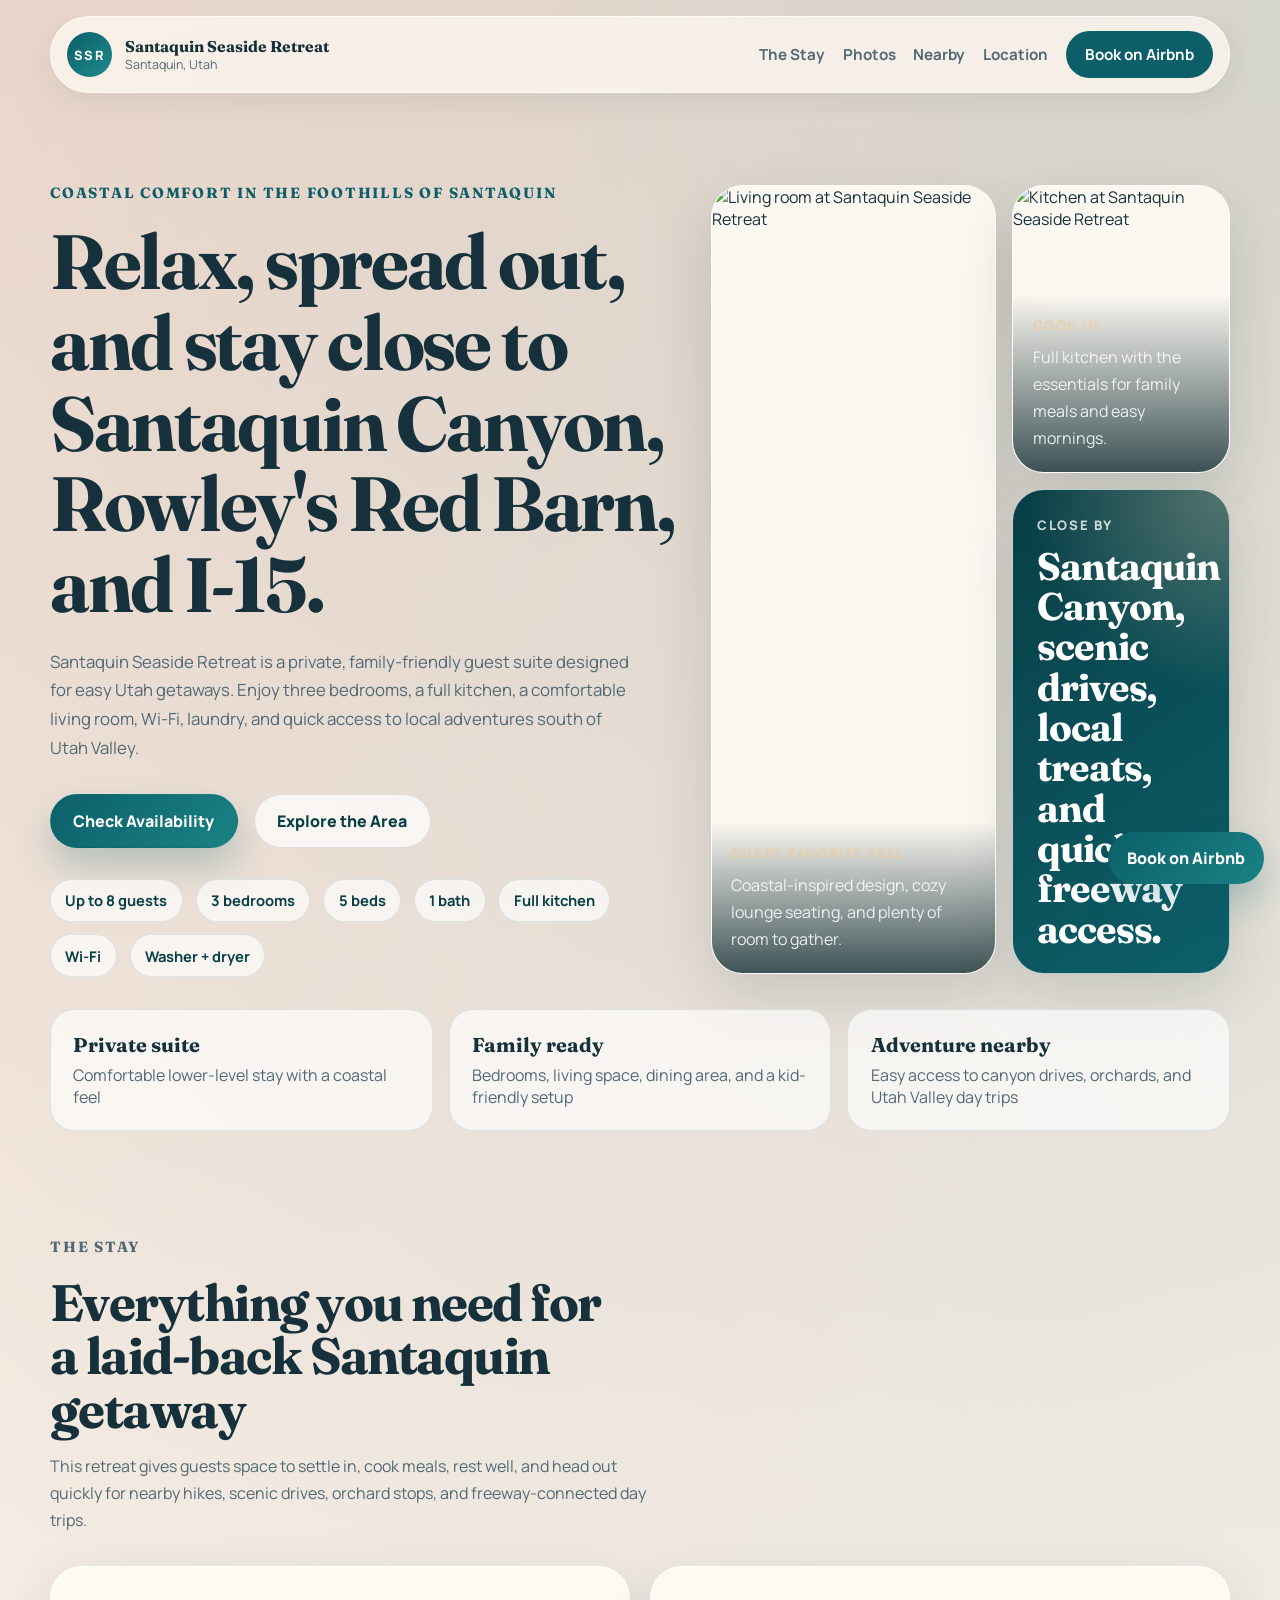
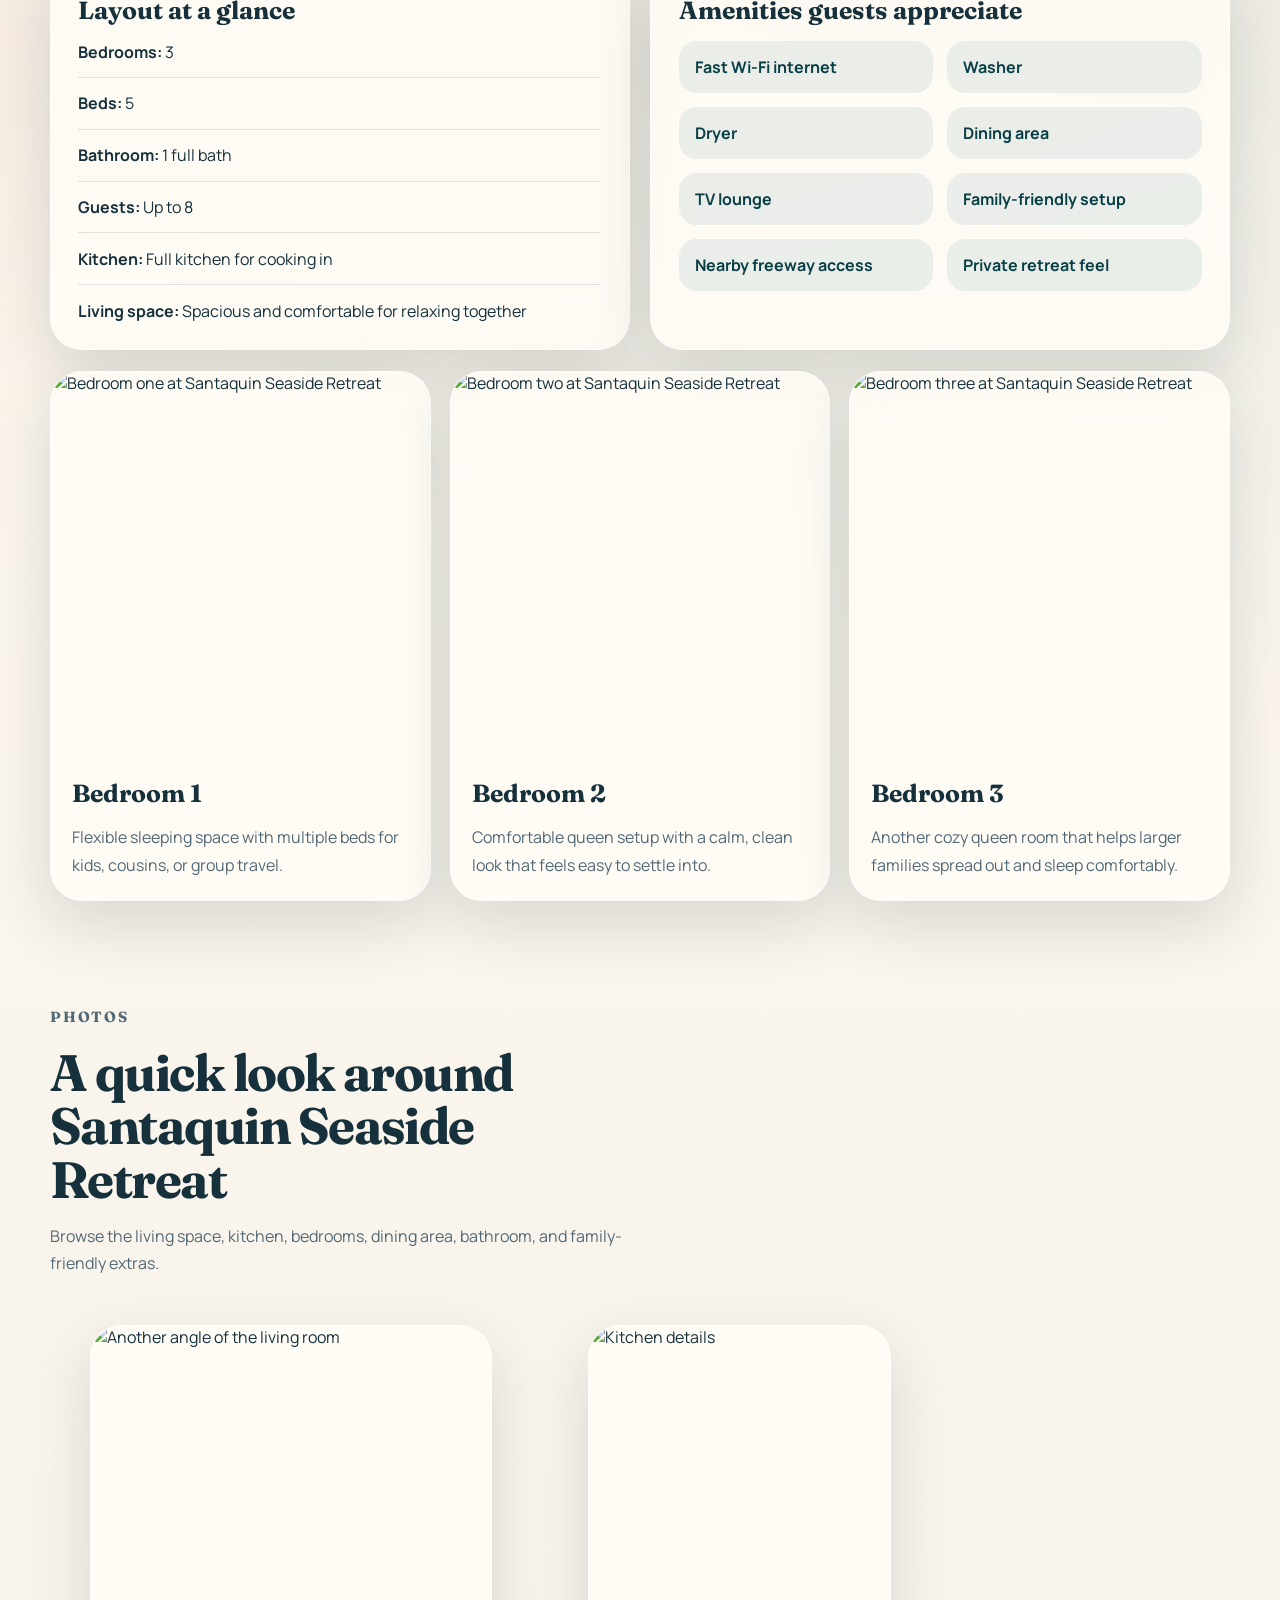
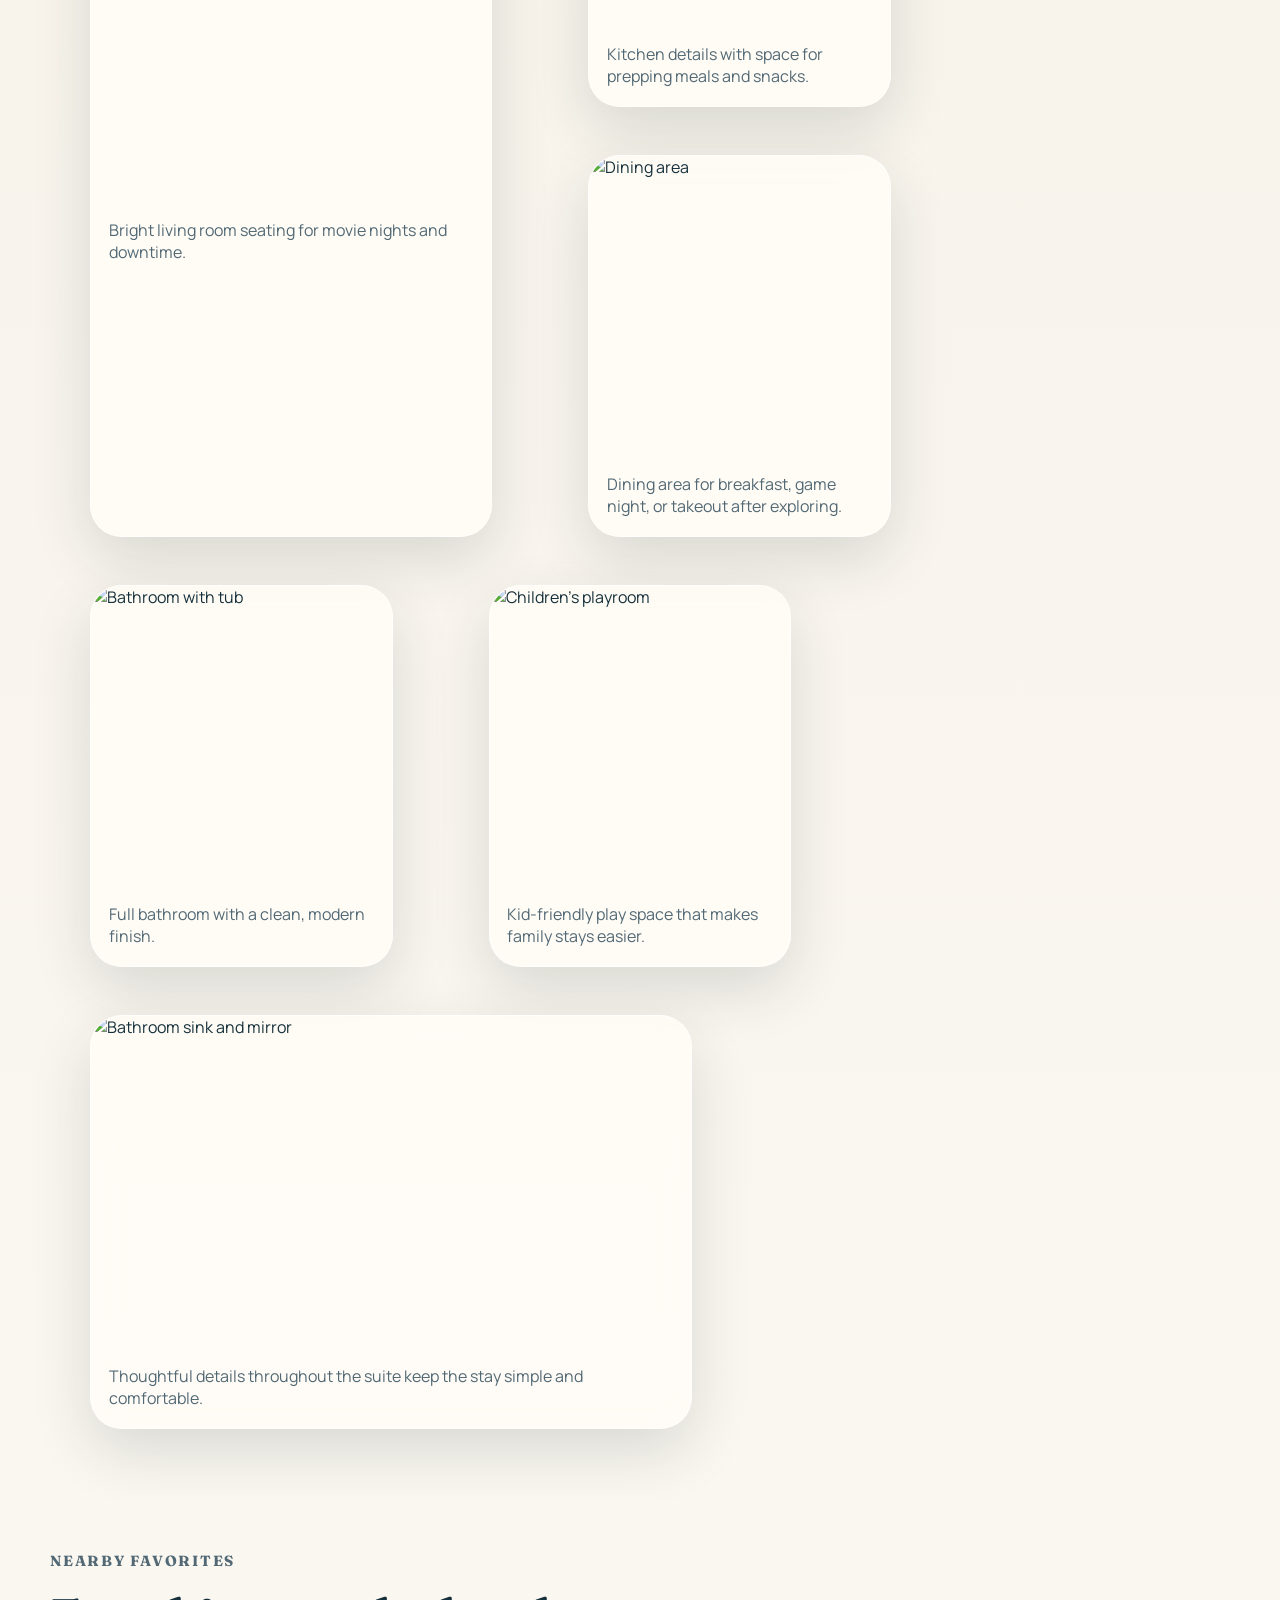
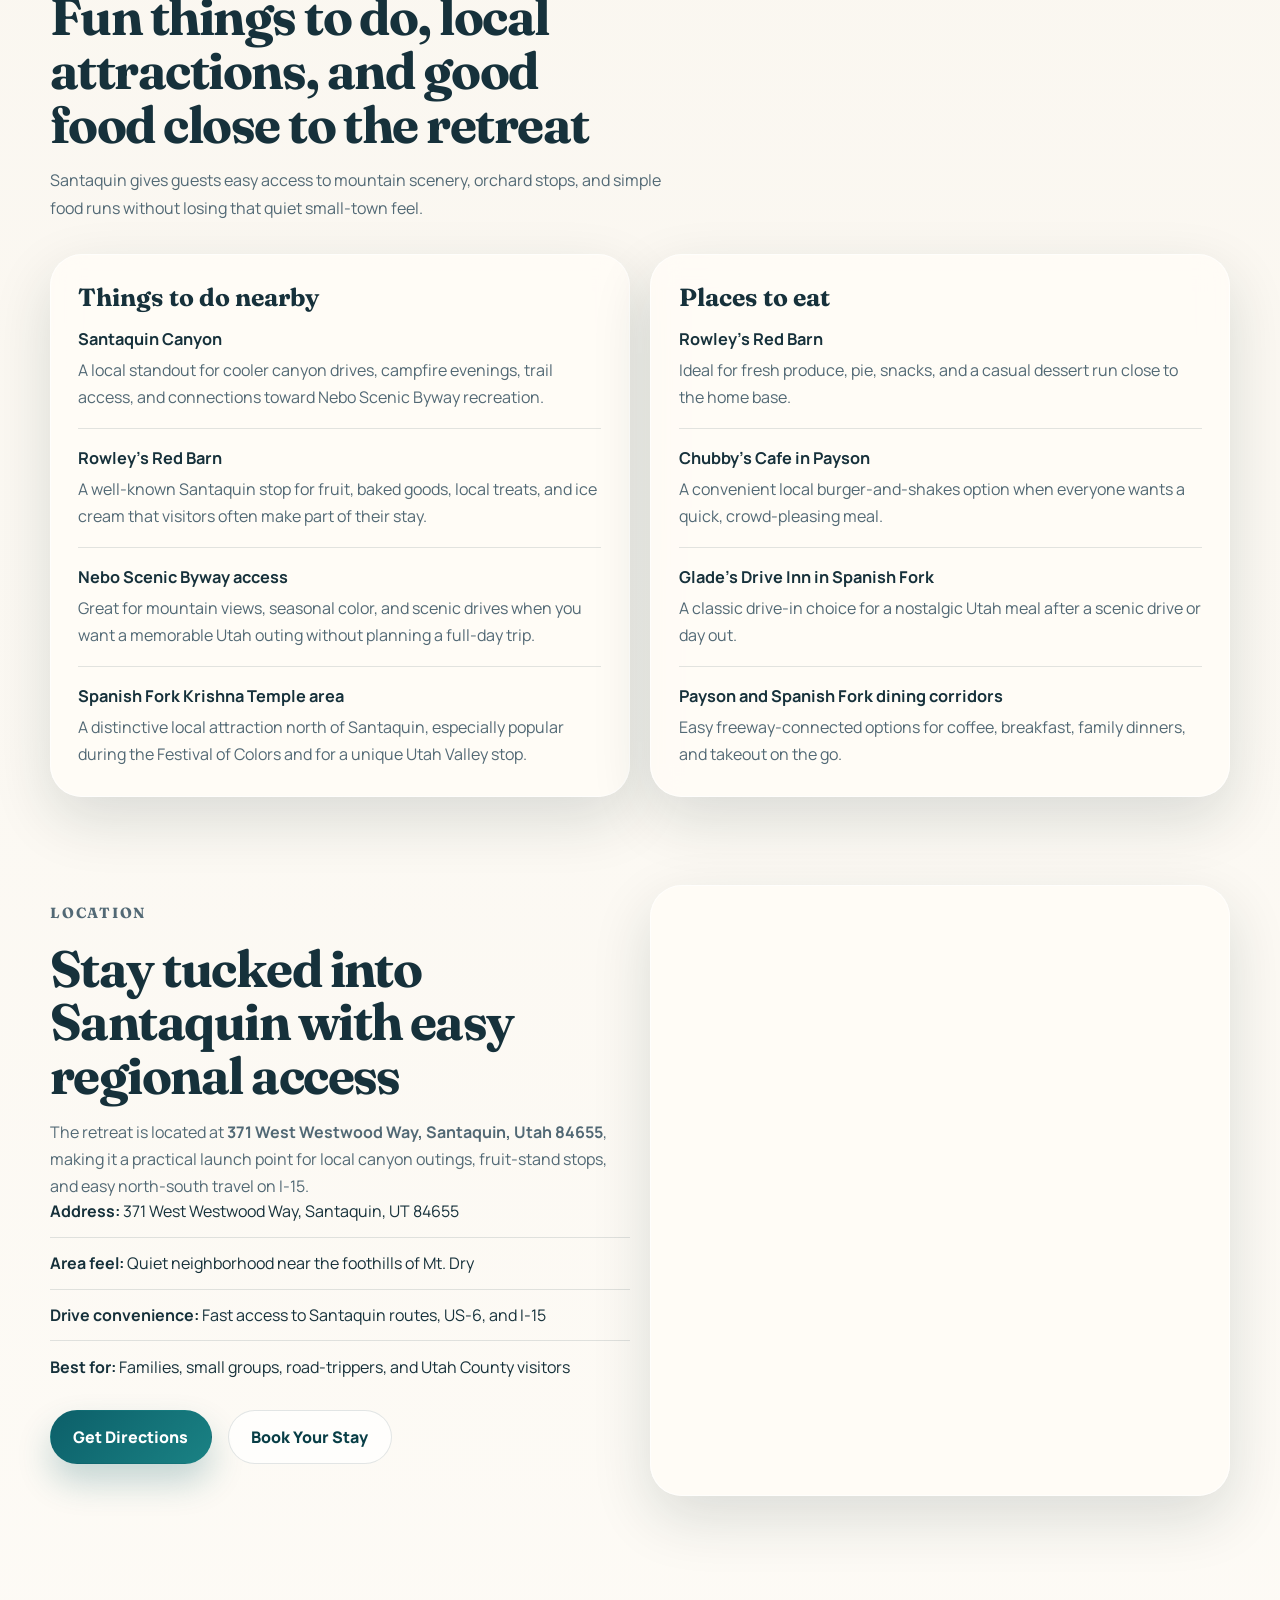
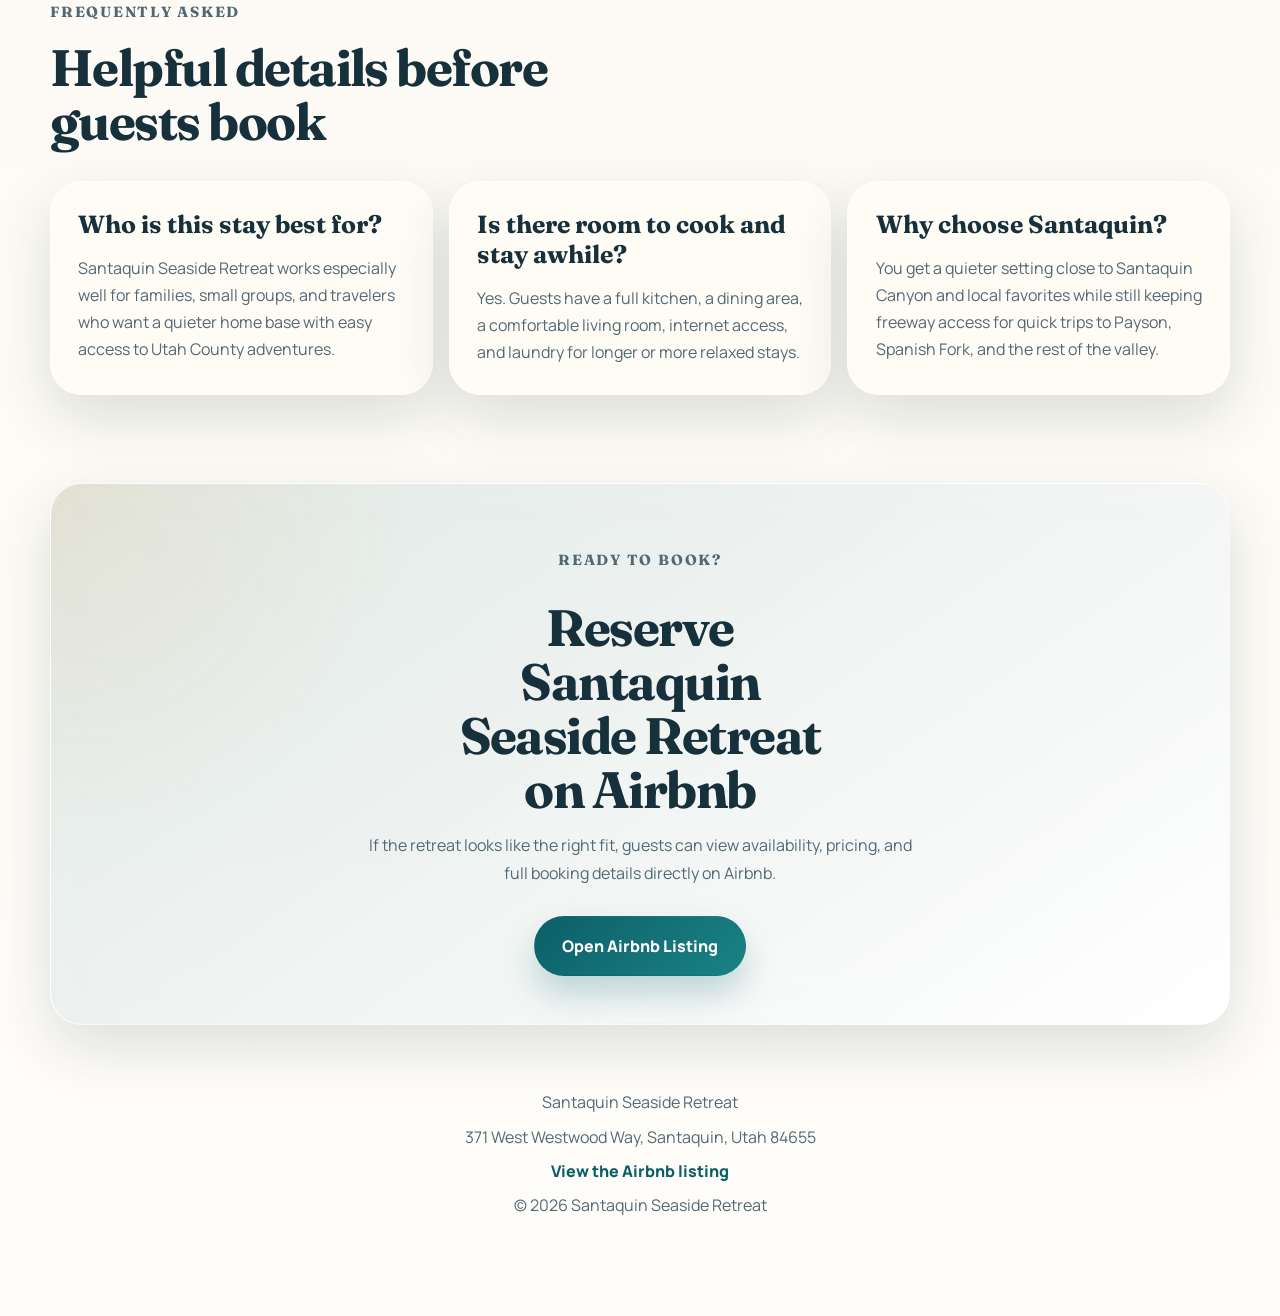
==== index.html @ 46ef1ff8 "pushing code." ====
<!DOCTYPE html>
<html lang="en">
  <head>
    <meta charset="UTF-8" />
    <meta name="viewport" content="width=device-width, initial-scale=1.0" />
    <title>Santaquin Seaside Retreat | 3 Bedroom Airbnb in Santaquin, Utah</title>
    <meta
      name="description"
      content="Stay at Santaquin Seaside Retreat, a family-friendly 3 bedroom Airbnb in Santaquin, Utah with a full kitchen, Wi-Fi, washer and dryer, and easy access to Santaquin Canyon, Rowley's Red Barn, and I-15."
    />
    <meta
      name="keywords"
      content="Santaquin Airbnb, Santaquin Seaside Retreat, Utah vacation rental, 3 bedroom Airbnb Santaquin, Santaquin Canyon lodging, Rowley's Red Barn stay"
    />
    <meta name="theme-color" content="#0c5f69" />
    <meta property="og:type" content="website" />
    <meta property="og:title" content="Santaquin Seaside Retreat" />
    <meta
      property="og:description"
      content="A coastal-inspired 3 bedroom stay in Santaquin, Utah with room for 8 guests, a full kitchen, fast Wi-Fi, and quick access to local favorites."
    />
    <meta
      property="og:image"
      content="https://a0.muscache.com/im/pictures/hosting/Hosting-1642124847246772751/original/e439a7d7-2acd-4b56-8fd6-9f4296b97c8b.jpeg?im_w=1200"
    />
    <meta name="twitter:card" content="summary_large_image" />
    <meta name="twitter:title" content="Santaquin Seaside Retreat" />
    <meta
      name="twitter:description"
      content="Family-friendly Santaquin stay with 3 bedrooms, 5 beds, a full kitchen, and nearby canyon adventures."
    />
    <meta
      name="twitter:image"
      content="https://a0.muscache.com/im/pictures/hosting/Hosting-1642124847246772751/original/e439a7d7-2acd-4b56-8fd6-9f4296b97c8b.jpeg?im_w=1200"
    />
    <link rel="preconnect" href="https://fonts.googleapis.com" />
    <link rel="preconnect" href="https://fonts.gstatic.com" crossorigin />
    <link
      href="https://fonts.googleapis.com/css2?family=Fraunces:opsz,wght@9..144,500;9..144,700&family=Manrope:wght@400;500;600;700;800&display=swap"
      rel="stylesheet"
    />
    <link rel="stylesheet" href="styles.css" />
    <script type="application/ld+json">
      {
        "@context": "https://schema.org",
        "@type": "LodgingBusiness",
        "name": "Santaquin Seaside Retreat",
        "description": "A coastal-inspired private guest suite in Santaquin, Utah with 3 bedrooms, 5 beds, 1 bath, a full kitchen, Wi-Fi, washer and dryer, and easy access to Santaquin Canyon and I-15.",
        "image": [
          "https://a0.muscache.com/im/pictures/hosting/Hosting-1642124847246772751/original/e439a7d7-2acd-4b56-8fd6-9f4296b97c8b.jpeg",
          "https://a0.muscache.com/im/pictures/hosting/Hosting-1642124847246772751/original/5b9d5c09-e978-45cc-acb2-bda960b06d03.jpeg",
          "https://a0.muscache.com/im/pictures/hosting/Hosting-1642124847246772751/original/d135806c-35ed-42f5-9422-0306c9946a00.jpeg"
        ],
        "url": "https://www.airbnb.com/rooms/1642124847246772751",
        "sameAs": ["https://www.airbnb.com/rooms/1642124847246772751"],
        "address": {
          "@type": "PostalAddress",
          "streetAddress": "371 West Westwood Way",
          "addressLocality": "Santaquin",
          "addressRegion": "UT",
          "postalCode": "84655",
          "addressCountry": "US"
        },
        "geo": {
          "@type": "GeoCoordinates",
          "latitude": 39.9547,
          "longitude": -111.7933
        },
        "occupancy": {
          "@type": "QuantitativeValue",
          "maxValue": 8
        },
        "amenityFeature": [
          { "@type": "LocationFeatureSpecification", "name": "3 bedrooms", "value": true },
          { "@type": "LocationFeatureSpecification", "name": "5 beds", "value": true },
          { "@type": "LocationFeatureSpecification", "name": "1 bathroom", "value": true },
          { "@type": "LocationFeatureSpecification", "name": "Full kitchen", "value": true },
          { "@type": "LocationFeatureSpecification", "name": "Wi-Fi internet", "value": true },
          { "@type": "LocationFeatureSpecification", "name": "Washer and dryer", "value": true }
        ]
      }
    </script>
    <script type="application/ld+json">
      {
        "@context": "https://schema.org",
        "@type": "FAQPage",
        "mainEntity": [
          {
            "@type": "Question",
            "name": "How many guests can Santaquin Seaside Retreat host?",
            "acceptedAnswer": {
              "@type": "Answer",
              "text": "The retreat is set up for up to 8 guests with 3 bedrooms, 5 beds, and 1 full bathroom."
            }
          },
          {
            "@type": "Question",
            "name": "What amenities are included?",
            "acceptedAnswer": {
              "@type": "Answer",
              "text": "Guests have access to a full kitchen, living area, Wi-Fi internet, washer and dryer, and a family-friendly private suite layout."
            }
          },
          {
            "@type": "Question",
            "name": "What is nearby?",
            "acceptedAnswer": {
              "@type": "Answer",
              "text": "The stay is close to Santaquin Canyon, Rowley's Red Barn, Nebo Scenic Byway access, and convenient routes to Payson and Spanish Fork dining."
            }
          }
        ]
      }
    </script>
  </head>
  <body>
    <div class="site-shell">
      <header class="topbar">
        <a class="brand" href="#top" aria-label="Santaquin Seaside Retreat home">
          <span class="brand-mark">SSR</span>
          <span class="brand-text">
            <strong>Santaquin Seaside Retreat</strong>
            <small>Santaquin, Utah</small>
          </span>
        </a>
        <button class="menu-toggle" type="button" aria-expanded="false" aria-controls="site-nav">Menu</button>
        <nav class="nav" id="site-nav" aria-label="Primary navigation">
          <a href="#stay">The Stay</a>
          <a href="#gallery">Photos</a>
          <a href="#nearby">Nearby</a>
          <a href="#location">Location</a>
          <a class="nav-cta" href="https://www.airbnb.com/rooms/1642124847246772751" target="_blank" rel="noreferrer">Book on Airbnb</a>
        </nav>
      </header>

      <main id="top">
        <section class="hero section">
          <div class="hero-copy reveal">
            <p class="eyebrow">Coastal comfort in the foothills of Santaquin</p>
            <h1>Relax, spread out, and stay close to Santaquin Canyon, Rowley's Red Barn, and I-15.</h1>
            <p class="hero-text">
              Santaquin Seaside Retreat is a private, family-friendly guest suite designed for easy Utah getaways.
              Enjoy three bedrooms, a full kitchen, a comfortable living room, Wi-Fi, laundry, and quick access to local
              adventures south of Utah Valley.
            </p>
            <div class="hero-actions">
              <a class="button button-primary" href="https://www.airbnb.com/rooms/1642124847246772751" target="_blank" rel="noreferrer">Check Availability</a>
              <a class="button button-secondary" href="#nearby">Explore the Area</a>
            </div>
            <ul class="feature-chips" aria-label="Stay highlights">
              <li>Up to 8 guests</li>
              <li>3 bedrooms</li>
              <li>5 beds</li>
              <li>1 bath</li>
              <li>Full kitchen</li>
              <li>Wi-Fi</li>
              <li>Washer + dryer</li>
            </ul>
          </div>

          <div class="hero-media reveal">
            <article class="hero-card hero-card-main">
              <img
                src="https://a0.muscache.com/im/pictures/hosting/Hosting-1642124847246772751/original/e439a7d7-2acd-4b56-8fd6-9f4296b97c8b.jpeg?im_w=1200"
                alt="Living room at Santaquin Seaside Retreat"
                loading="eager"
              />
              <div class="hero-card-content">
                <span class="label">Guest favorite feel</span>
                <p>Coastal-inspired design, cozy lounge seating, and plenty of room to gather.</p>
              </div>
            </article>

            <div class="hero-stack">
              <article class="hero-card">
                <img
                  src="https://a0.muscache.com/im/pictures/hosting/Hosting-1642124847246772751/original/5b9d5c09-e978-45cc-acb2-bda960b06d03.jpeg?im_w=1200"
                  alt="Kitchen at Santaquin Seaside Retreat"
                  loading="lazy"
                />
                <div class="hero-card-content">
                  <span class="label">Cook in</span>
                  <p>Full kitchen with the essentials for family meals and easy mornings.</p>
                </div>
              </article>
              <article class="hero-card accent-card">
                <p class="label">Close by</p>
                <h2>Santaquin Canyon, scenic drives, local treats, and quick freeway access.</h2>
              </article>
            </div>
          </div>
        </section>

        <section class="stats-band reveal" aria-label="Quick facts">
          <div>
            <strong>Private suite</strong>
            <span>Comfortable lower-level stay with a coastal feel</span>
          </div>
          <div>
            <strong>Family ready</strong>
            <span>Bedrooms, living space, dining area, and a kid-friendly setup</span>
          </div>
          <div>
            <strong>Adventure nearby</strong>
            <span>Easy access to canyon drives, orchards, and Utah Valley day trips</span>
          </div>
        </section>

        <section class="section" id="stay">
          <div class="section-heading reveal">
            <p class="eyebrow">The stay</p>
            <h2>Everything you need for a laid-back Santaquin getaway</h2>
            <p>
              This retreat gives guests space to settle in, cook meals, rest well, and head out quickly for nearby
              hikes, scenic drives, orchard stops, and freeway-connected day trips.
            </p>
          </div>

          <div class="grid-two">
            <article class="panel reveal">
              <h3>Layout at a glance</h3>
              <ul class="detail-list">
                <li><strong>Bedrooms:</strong> 3</li>
                <li><strong>Beds:</strong> 5</li>
                <li><strong>Bathroom:</strong> 1 full bath</li>
                <li><strong>Guests:</strong> Up to 8</li>
                <li><strong>Kitchen:</strong> Full kitchen for cooking in</li>
                <li><strong>Living space:</strong> Spacious and comfortable for relaxing together</li>
              </ul>
            </article>

            <article class="panel reveal">
              <h3>Amenities guests appreciate</h3>
              <div class="amenity-grid">
                <span>Fast Wi-Fi internet</span>
                <span>Washer</span>
                <span>Dryer</span>
                <span>Dining area</span>
                <span>TV lounge</span>
                <span>Family-friendly setup</span>
                <span>Nearby freeway access</span>
                <span>Private retreat feel</span>
              </div>
            </article>
          </div>

          <div class="room-grid">
            <article class="room-card reveal">
              <img
                src="https://a0.muscache.com/im/pictures/hosting/Hosting-1642124847246772751/original/d135806c-35ed-42f5-9422-0306c9946a00.jpeg?im_w=1200"
                alt="Bedroom one at Santaquin Seaside Retreat"
                loading="lazy"
              />
              <div>
                <h3>Bedroom 1</h3>
                <p>Flexible sleeping space with multiple beds for kids, cousins, or group travel.</p>
              </div>
            </article>
            <article class="room-card reveal">
              <img
                src="https://a0.muscache.com/im/pictures/hosting/Hosting-1642124847246772751/original/7fb96ff5-f3a4-44de-aa69-1314714f3c80.jpeg?im_w=1200"
                alt="Bedroom two at Santaquin Seaside Retreat"
                loading="lazy"
              />
              <div>
                <h3>Bedroom 2</h3>
                <p>Comfortable queen setup with a calm, clean look that feels easy to settle into.</p>
              </div>
            </article>
            <article class="room-card reveal">
              <img
                src="https://a0.muscache.com/im/pictures/hosting/Hosting-1642124847246772751/original/58e80bab-1819-4427-a22b-f8d78bb0f75c.jpeg?im_w=1200"
                alt="Bedroom three at Santaquin Seaside Retreat"
                loading="lazy"
              />
              <div>
                <h3>Bedroom 3</h3>
                <p>Another cozy queen room that helps larger families spread out and sleep comfortably.</p>
              </div>
            </article>
          </div>
        </section>

        <section class="section gallery-section" id="gallery">
          <div class="section-heading reveal">
            <p class="eyebrow">Photos</p>
            <h2>A quick look around Santaquin Seaside Retreat</h2>
            <p>Browse the living space, kitchen, bedrooms, dining area, bathroom, and family-friendly extras.</p>
          </div>

          <div class="gallery">
            <figure class="gallery-item tall reveal">
              <img
                src="https://a0.muscache.com/im/pictures/hosting/Hosting-1642124847246772751/original/da10181d-797e-4eef-b9c5-eec5712867a7.jpeg?im_w=1200"
                alt="Another angle of the living room"
                loading="lazy"
              />
              <figcaption>Bright living room seating for movie nights and downtime.</figcaption>
            </figure>
            <figure class="gallery-item reveal">
              <img
                src="https://a0.muscache.com/im/pictures/hosting/Hosting-1642124847246772751/original/4b72f880-24d6-44f9-bbaa-4f31556b0d17.jpeg?im_w=1200"
                alt="Kitchen details"
                loading="lazy"
              />
              <figcaption>Kitchen details with space for prepping meals and snacks.</figcaption>
            </figure>
            <figure class="gallery-item reveal">
              <img
                src="https://a0.muscache.com/im/pictures/hosting/Hosting-1642124847246772751/original/7d51bca0-914b-4efd-914c-dac78ed435c7.jpeg?im_w=1200"
                alt="Dining area"
                loading="lazy"
              />
              <figcaption>Dining area for breakfast, game night, or takeout after exploring.</figcaption>
            </figure>
            <figure class="gallery-item reveal">
              <img
                src="https://a0.muscache.com/im/pictures/hosting/Hosting-1642124847246772751/original/59bcc43e-846e-40f7-afe3-5176ff6edf92.jpeg?im_w=1200"
                alt="Bathroom with tub"
                loading="lazy"
              />
              <figcaption>Full bathroom with a clean, modern finish.</figcaption>
            </figure>
            <figure class="gallery-item reveal">
              <img
                src="https://a0.muscache.com/im/pictures/hosting/Hosting-1642124847246772751/original/ecba59dc-2a6e-4a77-b06e-ef8c60ab568c.jpeg?im_w=1200"
                alt="Children's playroom"
                loading="lazy"
              />
              <figcaption>Kid-friendly play space that makes family stays easier.</figcaption>
            </figure>
            <figure class="gallery-item wide reveal">
              <img
                src="https://a0.muscache.com/im/pictures/hosting/Hosting-1642124847246772751/original/fff5f538-987e-4cd0-a5a4-8f07e491c971.jpeg?im_w=1200"
                alt="Bathroom sink and mirror"
                loading="lazy"
              />
              <figcaption>Thoughtful details throughout the suite keep the stay simple and comfortable.</figcaption>
            </figure>
          </div>
        </section>

        <section class="section" id="nearby">
          <div class="section-heading reveal">
            <p class="eyebrow">Nearby favorites</p>
            <h2>Fun things to do, local attractions, and good food close to the retreat</h2>
            <p>
              Santaquin gives guests easy access to mountain scenery, orchard stops, and simple food runs without losing
              that quiet small-town feel.
            </p>
          </div>

          <div class="grid-two">
            <article class="panel reveal">
              <h3>Things to do nearby</h3>
              <div class="nearby-list">
                <div>
                  <strong>Santaquin Canyon</strong>
                  <p>
                    A local standout for cooler canyon drives, campfire evenings, trail access, and connections toward
                    Nebo Scenic Byway recreation.
                  </p>
                </div>
                <div>
                  <strong>Rowley's Red Barn</strong>
                  <p>
                    A well-known Santaquin stop for fruit, baked goods, local treats, and ice cream that visitors often
                    make part of their stay.
                  </p>
                </div>
                <div>
                  <strong>Nebo Scenic Byway access</strong>
                  <p>
                    Great for mountain views, seasonal color, and scenic drives when you want a memorable Utah outing
                    without planning a full-day trip.
                  </p>
                </div>
                <div>
                  <strong>Spanish Fork Krishna Temple area</strong>
                  <p>
                    A distinctive local attraction north of Santaquin, especially popular during the Festival of Colors
                    and for a unique Utah Valley stop.
                  </p>
                </div>
              </div>
            </article>

            <article class="panel reveal">
              <h3>Places to eat</h3>
              <div class="nearby-list">
                <div>
                  <strong>Rowley's Red Barn</strong>
                  <p>Ideal for fresh produce, pie, snacks, and a casual dessert run close to the home base.</p>
                </div>
                <div>
                  <strong>Chubby's Cafe in Payson</strong>
                  <p>A convenient local burger-and-shakes option when everyone wants a quick, crowd-pleasing meal.</p>
                </div>
                <div>
                  <strong>Glade's Drive Inn in Spanish Fork</strong>
                  <p>A classic drive-in choice for a nostalgic Utah meal after a scenic drive or day out.</p>
                </div>
                <div>
                  <strong>Payson and Spanish Fork dining corridors</strong>
                  <p>Easy freeway-connected options for coffee, breakfast, family dinners, and takeout on the go.</p>
                </div>
              </div>
            </article>
          </div>
        </section>

        <section class="section location-section" id="location">
          <div class="grid-two location-grid">
            <div class="section-heading reveal">
              <p class="eyebrow">Location</p>
              <h2>Stay tucked into Santaquin with easy regional access</h2>
              <p>
                The retreat is located at <strong>371 West Westwood Way, Santaquin, Utah 84655</strong>, making it a
                practical launch point for local canyon outings, fruit-stand stops, and easy north-south travel on I-15.
              </p>
              <ul class="detail-list">
                <li><strong>Address:</strong> 371 West Westwood Way, Santaquin, UT 84655</li>
                <li><strong>Area feel:</strong> Quiet neighborhood near the foothills of Mt. Dry</li>
                <li><strong>Drive convenience:</strong> Fast access to Santaquin routes, US-6, and I-15</li>
                <li><strong>Best for:</strong> Families, small groups, road-trippers, and Utah County visitors</li>
              </ul>

              <div class="hero-actions">
                <a class="button button-primary" href="https://maps.google.com/?q=371+West+Westwood+Way,+Santaquin,+UT+84655" target="_blank" rel="noreferrer">Get Directions</a>
                <a class="button button-secondary" href="https://www.airbnb.com/rooms/1642124847246772751" target="_blank" rel="noreferrer">Book Your Stay</a>
              </div>
            </div>

            <div class="map-card reveal">
              <iframe
                title="Map of Santaquin Seaside Retreat"
                loading="lazy"
                referrerpolicy="no-referrer-when-downgrade"
                src="https://maps.google.com/maps?q=371%20West%20Westwood%20Way%2C%20Santaquin%2C%20UT%2084655&z=13&output=embed"
              ></iframe>
            </div>
          </div>
        </section>

        <section class="section faq-section">
          <div class="section-heading reveal">
            <p class="eyebrow">Frequently asked</p>
            <h2>Helpful details before guests book</h2>
          </div>

          <div class="faq-grid">
            <article class="faq-card reveal">
              <h3>Who is this stay best for?</h3>
              <p>
                Santaquin Seaside Retreat works especially well for families, small groups, and travelers who want a
                quieter home base with easy access to Utah County adventures.
              </p>
            </article>
            <article class="faq-card reveal">
              <h3>Is there room to cook and stay awhile?</h3>
              <p>
                Yes. Guests have a full kitchen, a dining area, a comfortable living room, internet access, and laundry
                for longer or more relaxed stays.
              </p>
            </article>
            <article class="faq-card reveal">
              <h3>Why choose Santaquin?</h3>
              <p>
                You get a quieter setting close to Santaquin Canyon and local favorites while still keeping freeway access
                for quick trips to Payson, Spanish Fork, and the rest of the valley.
              </p>
            </article>
          </div>
        </section>

        <section class="section cta-section reveal">
          <div class="cta-panel">
            <p class="eyebrow">Ready to book?</p>
            <h2>Reserve Santaquin Seaside Retreat on Airbnb</h2>
            <p>
              If the retreat looks like the right fit, guests can view availability, pricing, and full booking details
              directly on Airbnb.
            </p>
            <a class="button button-primary large" href="https://www.airbnb.com/rooms/1642124847246772751" target="_blank" rel="noreferrer">Open Airbnb Listing</a>
          </div>
        </section>
      </main>

      <footer class="footer">
        <p>Santaquin Seaside Retreat</p>
        <p>371 West Westwood Way, Santaquin, Utah 84655</p>
        <p><a href="https://www.airbnb.com/rooms/1642124847246772751" target="_blank" rel="noreferrer">View the Airbnb listing</a></p>
        <p>&copy; <span id="year"></span> Santaquin Seaside Retreat</p>
      </footer>

      <a class="floating-cta" href="https://www.airbnb.com/rooms/1642124847246772751" target="_blank" rel="noreferrer">Book on Airbnb</a>
    </div>

    <script src="script.js"></script>
  </body>
</html>
---- styles.css ----
:root {
  --bg: #f8f4ec;
  --surface: rgba(255, 252, 246, 0.88);
  --ink: #16313b;
  --muted: #526975;
  --line: rgba(22, 49, 59, 0.12);
  --sea: #0c5f69;
  --sea-deep: #083e46;
  --sand: #e7cfaa;
  --shadow: 0 22px 60px rgba(12, 39, 44, 0.14);
  --radius-xl: 32px;
  --radius-lg: 24px;
  --radius-md: 18px;
  --max-width: 1180px;
}

*,
*::before,
*::after {
  box-sizing: border-box;
}

html {
  scroll-behavior: smooth;
}

body {
  margin: 0;
  font-family: "Manrope", sans-serif;
  color: var(--ink);
  background:
    radial-gradient(circle at top left, rgba(230, 132, 100, 0.2), transparent 28%),
    radial-gradient(circle at top right, rgba(12, 95, 105, 0.18), transparent 30%),
    linear-gradient(180deg, #fff7ef 0%, var(--bg) 42%, #fffdf9 100%);
}

img {
  display: block;
  width: 100%;
}

a {
  color: inherit;
  text-decoration: none;
}

p {
  margin: 0;
  line-height: 1.7;
}

.site-shell {
  overflow: clip;
}

.topbar {
  position: sticky;
  top: 0;
  z-index: 20;
  display: flex;
  align-items: center;
  justify-content: space-between;
  gap: 1rem;
  width: min(calc(100% - 2rem), var(--max-width));
  margin: 1rem auto 0;
  padding: 0.9rem 1rem;
  border: 1px solid rgba(255, 255, 255, 0.6);
  border-radius: 999px;
  background: rgba(255, 250, 243, 0.72);
  backdrop-filter: blur(16px);
  box-shadow: 0 8px 30px rgba(18, 38, 43, 0.08);
}

.brand {
  display: inline-flex;
  align-items: center;
  gap: 0.85rem;
}

.brand-mark {
  display: grid;
  place-items: center;
  width: 2.8rem;
  height: 2.8rem;
  border-radius: 50%;
  background: linear-gradient(135deg, var(--sea), #1f8a8c);
  color: #fff;
  font-size: 0.8rem;
  font-weight: 800;
  letter-spacing: 0.1em;
}

.brand-text {
  display: grid;
}

.brand-text strong,
.eyebrow,
h1,
h2,
h3 {
  font-family: "Fraunces", serif;
}

.brand-text strong {
  font-size: 0.98rem;
}

.brand-text small {
  color: var(--muted);
  font-size: 0.78rem;
}

.nav {
  display: flex;
  align-items: center;
  gap: 1.1rem;
}

.nav a {
  color: var(--muted);
  font-size: 0.95rem;
  font-weight: 700;
}

.nav a:hover,
.nav a:focus-visible {
  color: var(--sea-deep);
}

.nav-cta {
  padding: 0.8rem 1.2rem;
  border-radius: 999px;
  background: var(--sea);
  color: #fff !important;
}

.menu-toggle {
  display: none;
  border: 0;
  border-radius: 999px;
  background: rgba(12, 95, 105, 0.12);
  color: var(--sea-deep);
  padding: 0.8rem 1rem;
  font: inherit;
  font-weight: 800;
  cursor: pointer;
}

.section {
  width: min(calc(100% - 2rem), var(--max-width));
  margin: 0 auto;
  padding: 5.5rem 0 0;
}

.hero {
  display: grid;
  grid-template-columns: 1.15fr 0.95fr;
  gap: 2rem;
  min-height: calc(100vh - 7rem);
  align-items: center;
}

.eyebrow {
  margin-bottom: 1rem;
  color: var(--sea);
  font-size: 0.92rem;
  font-weight: 700;
  letter-spacing: 0.12em;
  text-transform: uppercase;
}

h1,
h2 {
  margin: 0;
  line-height: 1.05;
  letter-spacing: -0.03em;
}

h1 {
  font-size: clamp(2.8rem, 6vw, 5.8rem);
  max-width: 14ch;
}

h2 {
  font-size: clamp(2.1rem, 4vw, 3.6rem);
  max-width: 16ch;
}

h3 {
  margin: 0 0 1rem;
  font-size: 1.55rem;
}

.hero-text,
.section-heading p,
.hero-card-content p,
.panel p,
.room-card p,
.faq-card p,
.cta-panel p {
  color: var(--muted);
}

.hero-text {
  max-width: 58ch;
  margin-top: 1.4rem;
  font-size: 1.05rem;
}

.hero-actions {
  display: flex;
  flex-wrap: wrap;
  gap: 1rem;
  margin-top: 2rem;
}

.button {
  display: inline-flex;
  align-items: center;
  justify-content: center;
  min-height: 3.4rem;
  padding: 0.9rem 1.4rem;
  border-radius: 999px;
  border: 1px solid transparent;
  font-weight: 800;
  transition: transform 180ms ease, box-shadow 180ms ease, background 180ms ease;
}

.button:hover,
.button:focus-visible,
.floating-cta:hover,
.floating-cta:focus-visible {
  transform: translateY(-2px);
}

.button-primary,
.floating-cta {
  background: linear-gradient(135deg, var(--sea), #1a8284);
  color: #fff;
  box-shadow: 0 18px 34px rgba(12, 95, 105, 0.24);
}

.button-secondary {
  border-color: var(--line);
  background: rgba(255, 255, 255, 0.7);
  color: var(--sea-deep);
}

.button.large {
  min-height: 3.8rem;
  padding-inline: 1.7rem;
}

.feature-chips {
  display: flex;
  flex-wrap: wrap;
  gap: 0.8rem;
  list-style: none;
  padding: 0;
  margin: 1.9rem 0 0;
}

.feature-chips li {
  padding: 0.65rem 0.9rem;
  border-radius: 999px;
  border: 1px solid rgba(12, 95, 105, 0.12);
  background: rgba(255, 255, 255, 0.66);
  color: var(--sea-deep);
  font-size: 0.92rem;
  font-weight: 700;
}

.hero-media {
  display: grid;
  grid-template-columns: 1.05fr 0.8fr;
  gap: 1rem;
  align-items: stretch;
}

.hero-stack {
  display: grid;
  gap: 1rem;
}

.hero-card,
.panel,
.room-card,
.gallery-item,
.faq-card,
.map-card,
.cta-panel {
  border: 1px solid rgba(255, 255, 255, 0.7);
  background: var(--surface);
  backdrop-filter: blur(14px);
  box-shadow: var(--shadow);
}

.hero-card {
  position: relative;
  overflow: hidden;
  min-height: 18rem;
  border-radius: var(--radius-xl);
}

.hero-card-main {
  min-height: 34rem;
}

.hero-card img {
  height: 100%;
  object-fit: cover;
}

.hero-card-content {
  position: absolute;
  inset: auto 0 0;
  padding: 1.2rem;
  background: linear-gradient(180deg, transparent, rgba(8, 36, 41, 0.78));
  color: #fff;
}

.hero-card-content p {
  color: rgba(255, 255, 255, 0.86);
}

.label {
  display: inline-block;
  margin-bottom: 0.6rem;
  color: var(--sand);
  font-size: 0.82rem;
  font-weight: 800;
  letter-spacing: 0.12em;
  text-transform: uppercase;
}

.accent-card {
  display: flex;
  flex-direction: column;
  justify-content: center;
  padding: 1.5rem;
  background:
    radial-gradient(circle at top right, rgba(231, 207, 170, 0.34), transparent 38%),
    linear-gradient(145deg, var(--sea-deep), var(--sea));
  color: #fff;
}

.accent-card .label {
  color: rgba(255, 255, 255, 0.78);
}

.accent-card h2 {
  max-width: 12ch;
  font-size: clamp(1.9rem, 3vw, 2.6rem);
}

.stats-band {
  width: min(calc(100% - 2rem), var(--max-width));
  margin: 2rem auto 0;
  display: grid;
  grid-template-columns: repeat(3, minmax(0, 1fr));
  gap: 1rem;
}

.stats-band div {
  padding: 1.35rem 1.4rem;
  border: 1px solid rgba(12, 95, 105, 0.12);
  border-radius: var(--radius-lg);
  background: rgba(255, 255, 255, 0.66);
}

.stats-band strong {
  display: block;
  margin-bottom: 0.45rem;
  font-family: "Fraunces", serif;
  font-size: 1.25rem;
}

.stats-band span {
  color: var(--muted);
}

.section-heading {
  margin-bottom: 2rem;
}

.section-heading p {
  max-width: 62ch;
  margin-top: 1rem;
}

.grid-two,
.location-grid {
  display: grid;
  grid-template-columns: repeat(2, minmax(0, 1fr));
  gap: 1.3rem;
}

.panel,
.faq-card,
.cta-panel {
  padding: 1.7rem;
  border-radius: var(--radius-xl);
}

.detail-list {
  list-style: none;
  padding: 0;
  margin: 0;
  display: grid;
  gap: 0.9rem;
}

.detail-list li {
  padding-bottom: 0.9rem;
  border-bottom: 1px solid var(--line);
}

.detail-list li:last-child {
  border-bottom: 0;
  padding-bottom: 0;
}

.amenity-grid {
  display: grid;
  grid-template-columns: repeat(2, minmax(0, 1fr));
  gap: 0.85rem;
}

.amenity-grid span {
  padding: 0.95rem 1rem;
  border-radius: var(--radius-md);
  background: rgba(12, 95, 105, 0.08);
  color: var(--sea-deep);
  font-weight: 700;
}

.room-grid {
  display: grid;
  grid-template-columns: repeat(3, minmax(0, 1fr));
  gap: 1.2rem;
  margin-top: 1.3rem;
}

.room-card {
  overflow: hidden;
  border-radius: var(--radius-xl);
}

.room-card img {
  aspect-ratio: 1 / 1.02;
  object-fit: cover;
}

.room-card div {
  padding: 1.3rem;
}

.gallery {
  display: grid;
  grid-template-columns: repeat(12, minmax(0, 1fr));
  gap: 1rem;
}

.gallery-item {
  overflow: hidden;
  border-radius: var(--radius-xl);
  grid-column: span 4;
}

.gallery-item.tall {
  grid-column: span 5;
  grid-row: span 2;
}

.gallery-item.wide {
  grid-column: span 7;
}

.gallery-item img {
  aspect-ratio: 1 / 1;
  object-fit: cover;
}

.gallery-item.tall img {
  aspect-ratio: 0.84 / 1;
}

.gallery-item.wide img {
  aspect-ratio: 1.8 / 1;
}

.gallery-item figcaption {
  padding: 1rem 1.1rem 1.2rem;
  color: var(--muted);
}

.nearby-list {
  display: grid;
  gap: 1.1rem;
}

.nearby-list div {
  padding-bottom: 1.05rem;
  border-bottom: 1px solid var(--line);
}

.nearby-list div:last-child {
  border-bottom: 0;
  padding-bottom: 0;
}

.nearby-list strong {
  display: inline-block;
  margin-bottom: 0.45rem;
  font-size: 1.02rem;
}

.map-card {
  overflow: hidden;
  border-radius: var(--radius-xl);
  min-height: 30rem;
}

.map-card iframe {
  width: 100%;
  height: 100%;
  min-height: 30rem;
  border: 0;
}

.faq-grid {
  display: grid;
  grid-template-columns: repeat(3, minmax(0, 1fr));
  gap: 1rem;
}

.cta-section {
  padding-bottom: 4rem;
}

.cta-panel {
  text-align: center;
  padding: 3rem 1.5rem;
  background:
    radial-gradient(circle at top left, rgba(231, 207, 170, 0.3), transparent 28%),
    linear-gradient(145deg, rgba(12, 95, 105, 0.12), rgba(255, 255, 255, 0.92));
}

.cta-panel h2 {
  margin-inline: auto;
  max-width: 12ch;
}

.cta-panel p {
  max-width: 56ch;
  margin: 1rem auto 1.8rem;
}

.footer {
  width: min(calc(100% - 2rem), var(--max-width));
  margin: 0 auto;
  padding: 0 0 6rem;
  color: var(--muted);
  text-align: center;
}

.footer p + p {
  margin-top: 0.45rem;
}

.footer a {
  color: var(--sea);
  font-weight: 800;
}

.floating-cta {
  position: fixed;
  right: 1rem;
  bottom: 1rem;
  z-index: 15;
  display: inline-flex;
  padding: 0.95rem 1.2rem;
  border-radius: 999px;
  font-weight: 800;
}

html.js .reveal {
  opacity: 0;
  transform: translateY(18px);
  transition: opacity 600ms ease, transform 600ms ease;
}

html.js .reveal.is-visible {
  opacity: 1;
  transform: translateY(0);
}

@media (prefers-reduced-motion: reduce) {
  html {
    scroll-behavior: auto;
  }

  .button,
  .floating-cta,
  html.js .reveal {
    transition: none;
  }

  html.js .reveal {
    opacity: 1;
    transform: none;
  }
}

@media (max-width: 1080px) {
  .hero,
  .hero-media,
  .grid-two,
  .location-grid,
  .room-grid,
  .faq-grid {
    grid-template-columns: 1fr;
  }

  .hero {
    min-height: auto;
    padding-top: 3.5rem;
  }

  .hero-card-main {
    min-height: 28rem;
  }

  .stats-band {
    grid-template-columns: 1fr;
  }

  .gallery-item,
  .gallery-item.tall,
  .gallery-item.wide {
    grid-column: span 6;
  }
}

@media (max-width: 760px) {
  .topbar {
    margin-top: 0.75rem;
    border-radius: 24px;
    padding: 0.85rem;
  }

  .menu-toggle {
    display: inline-flex;
  }

  .nav {
    position: absolute;
    top: calc(100% + 0.8rem);
    right: 0;
    left: 0;
    display: none;
    flex-direction: column;
    align-items: stretch;
    padding: 1rem;
    border-radius: 24px;
    background: rgba(255, 250, 243, 0.94);
    border: 1px solid rgba(255, 255, 255, 0.8);
    box-shadow: var(--shadow);
  }

  .nav.is-open {
    display: flex;
  }

  .hero-card-main {
    min-height: 22rem;
  }

  .section {
    padding-top: 4.5rem;
  }

  h1 {
    font-size: clamp(2.5rem, 15vw, 4rem);
  }

  h2 {
    font-size: clamp(1.9rem, 9vw, 2.9rem);
  }

  .amenity-grid,
  .faq-grid {
    grid-template-columns: 1fr;
  }

  .gallery {
    grid-template-columns: 1fr;
  }

  .gallery-item,
  .gallery-item.tall,
  .gallery-item.wide {
    grid-column: auto;
  }

  .floating-cta {
    left: 1rem;
    justify-content: center;
    text-align: center;
  }
}
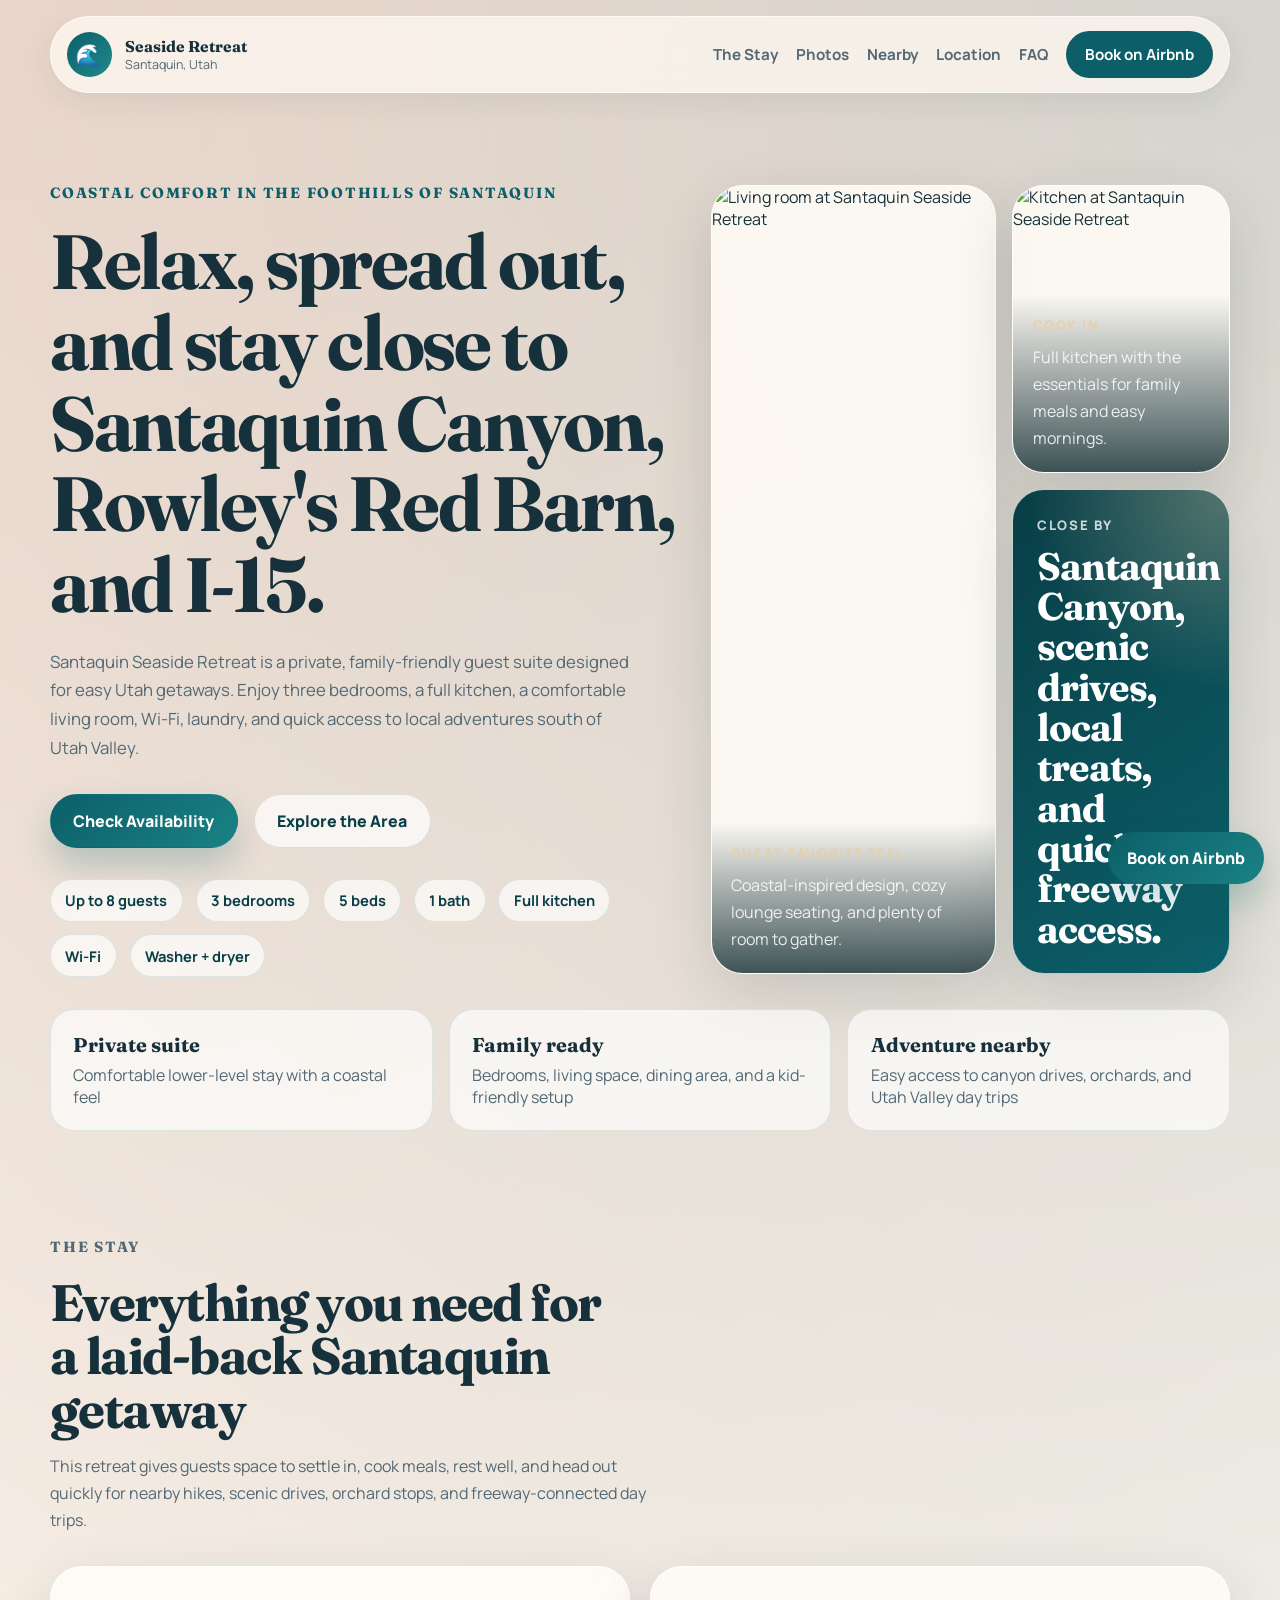
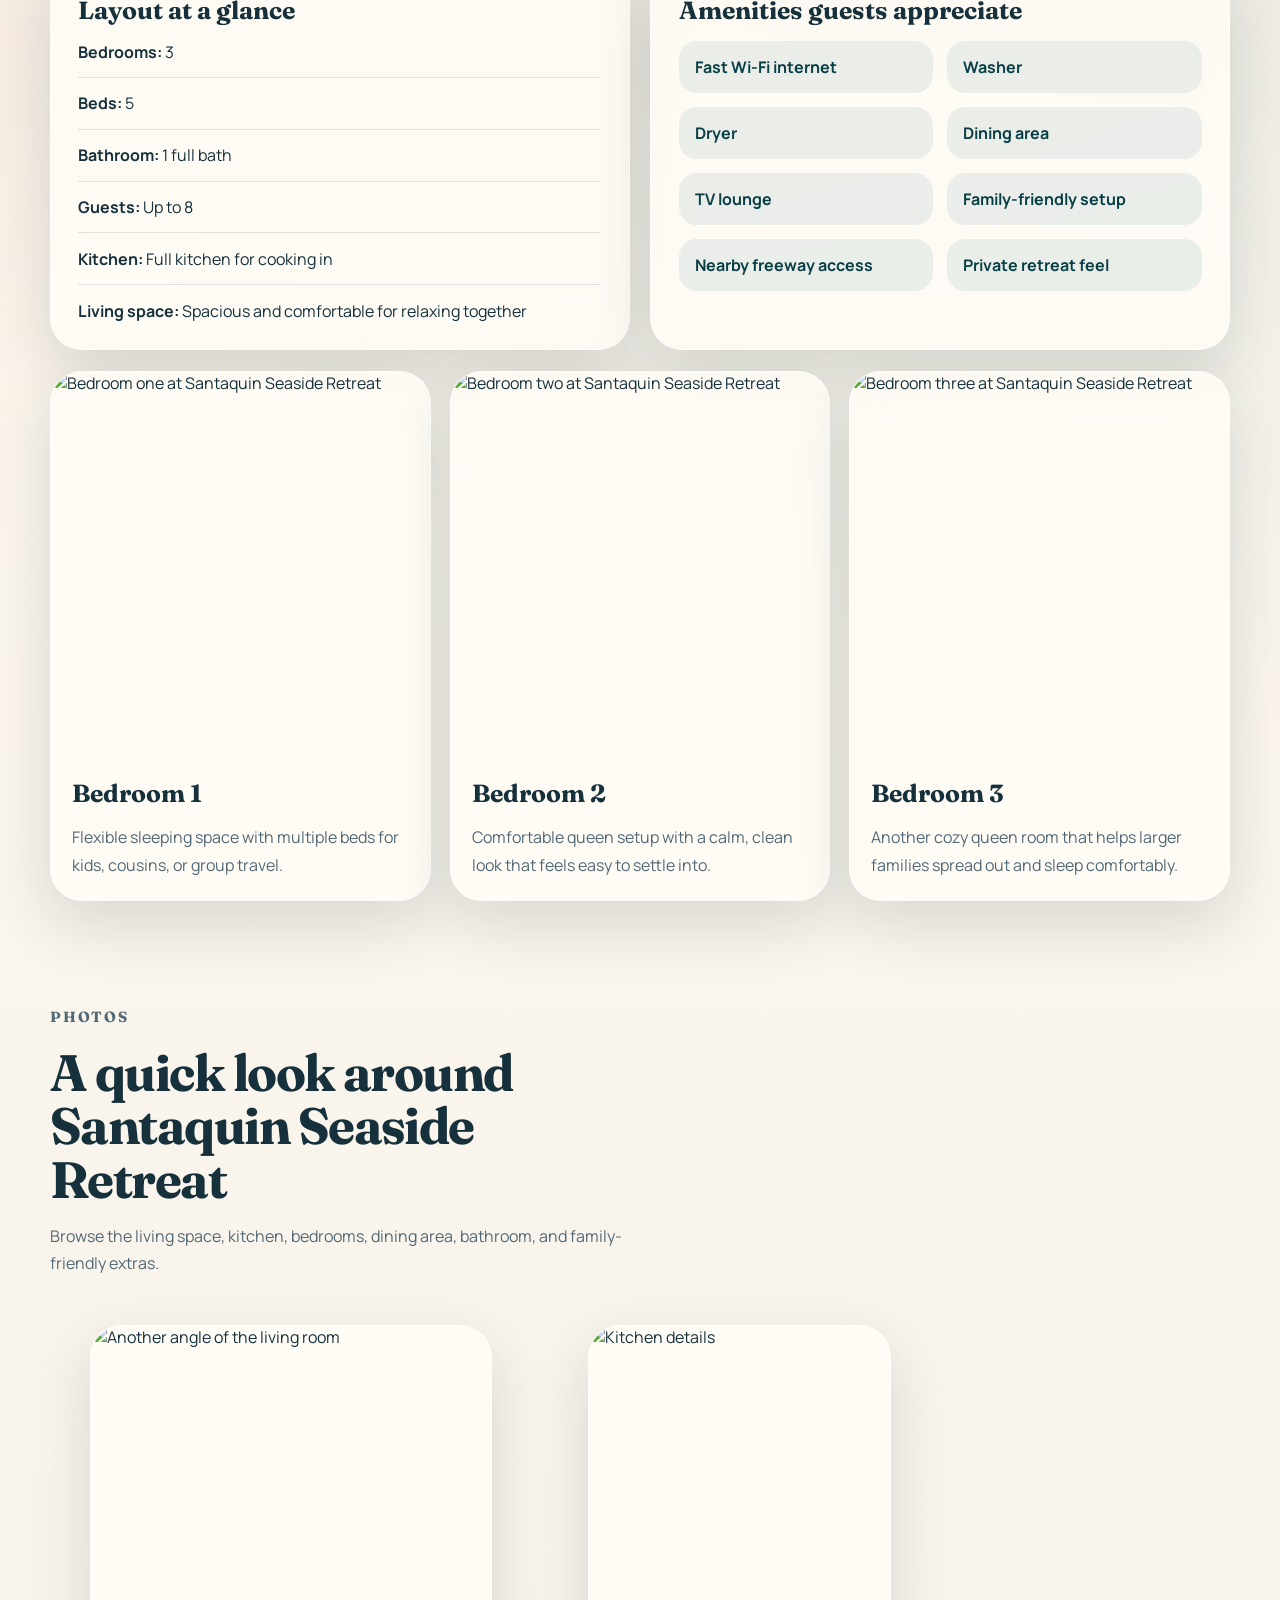
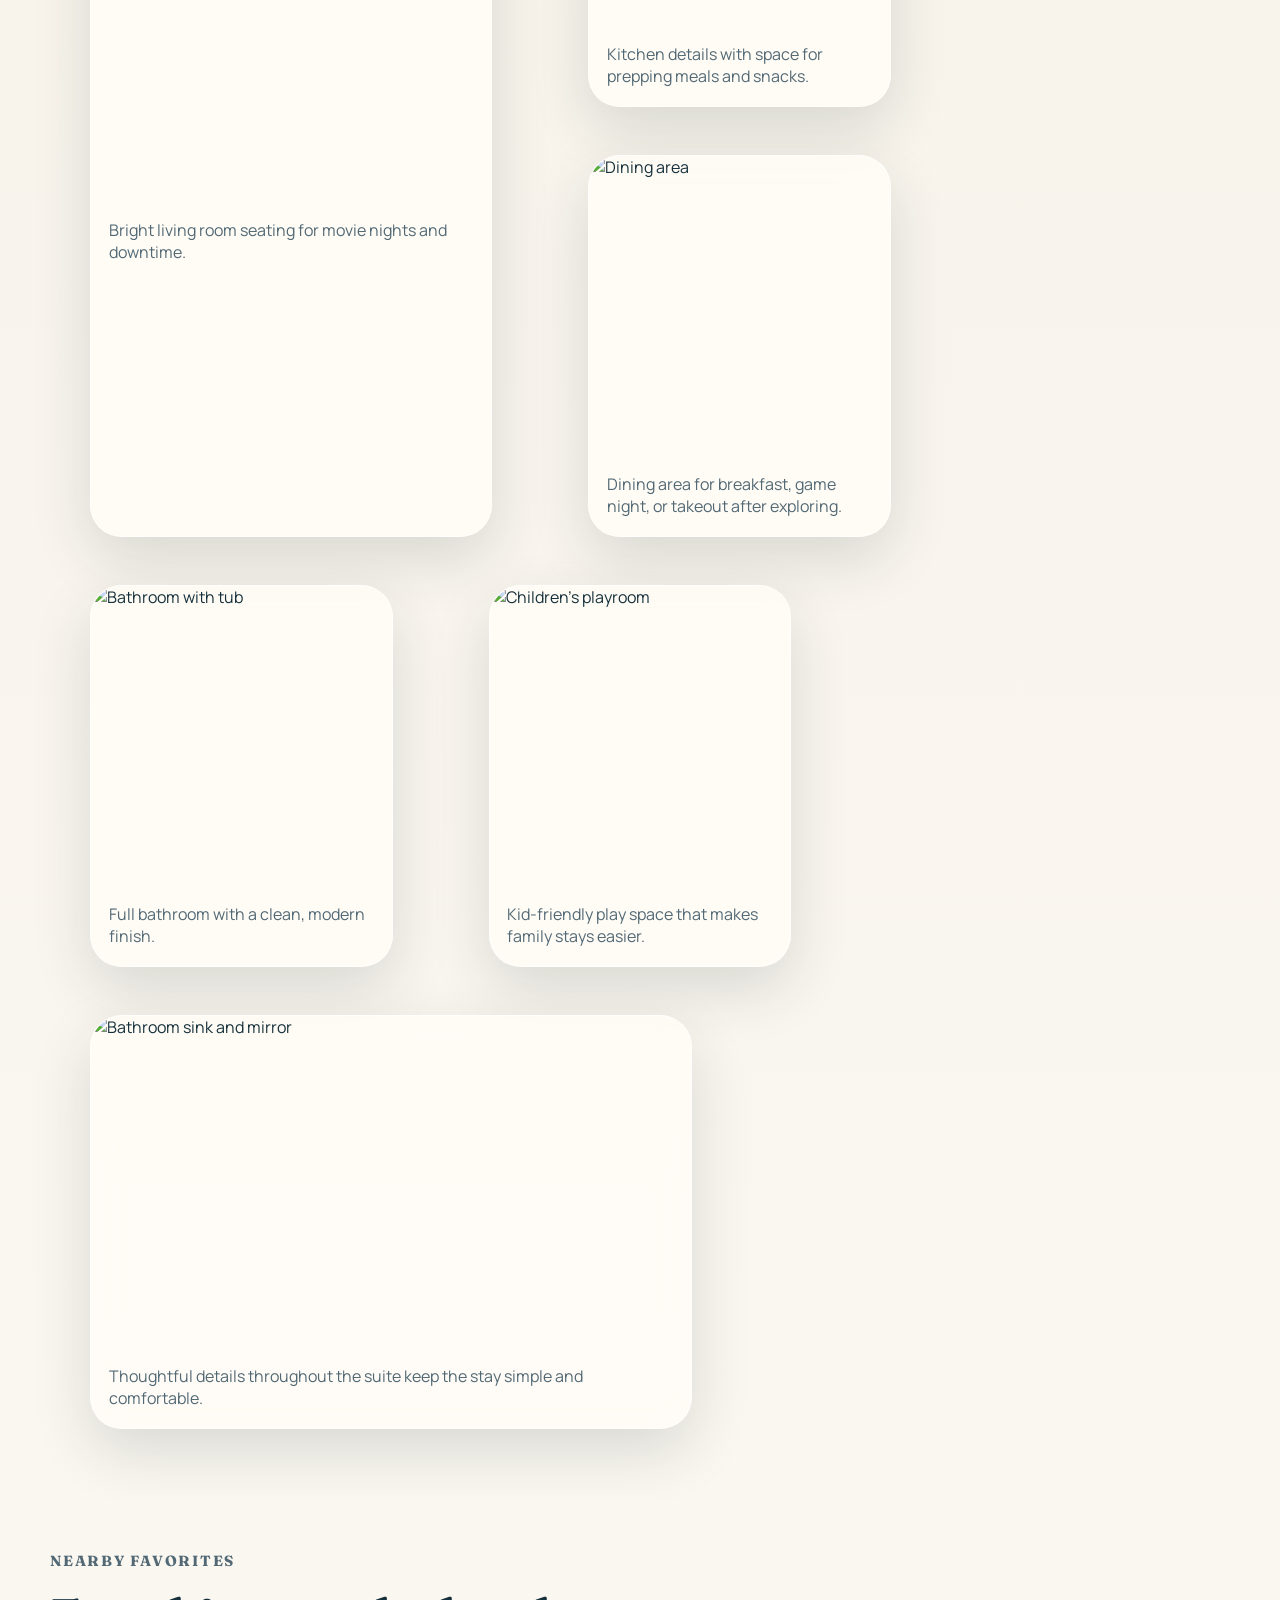
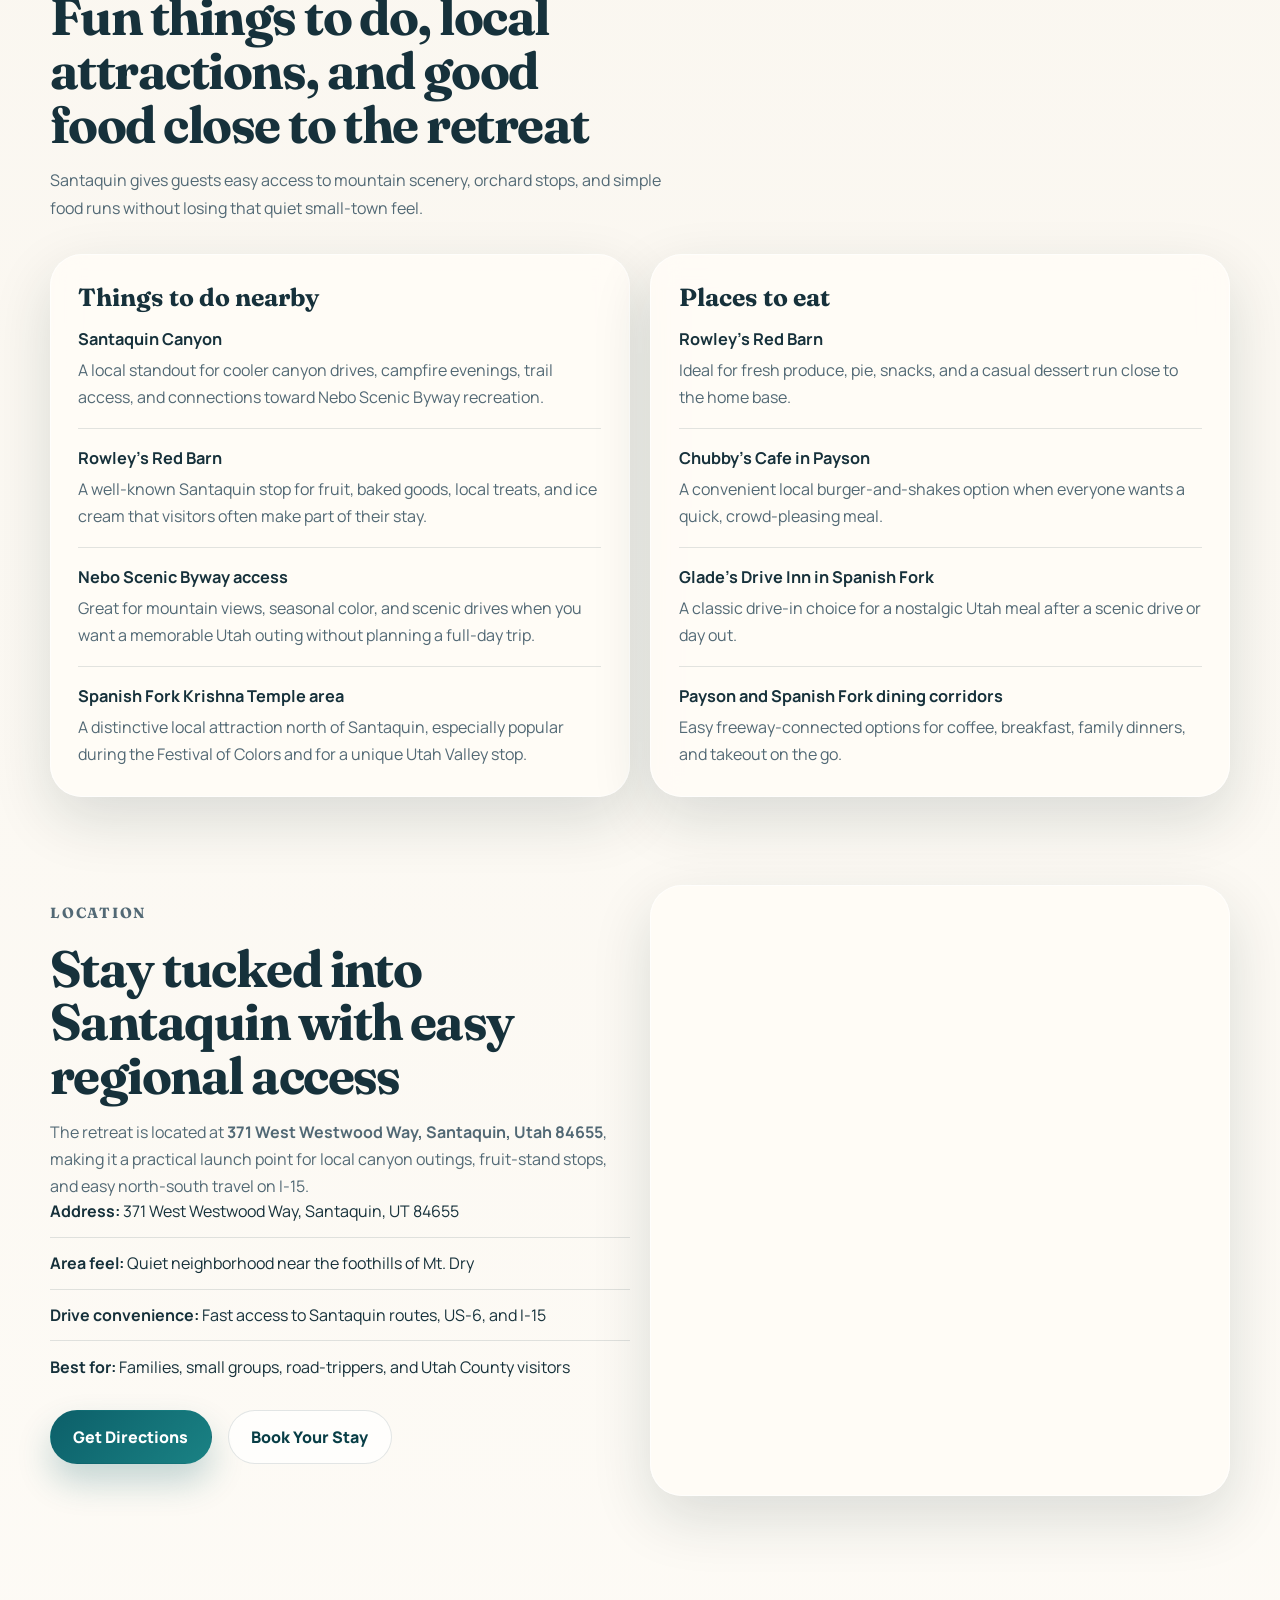
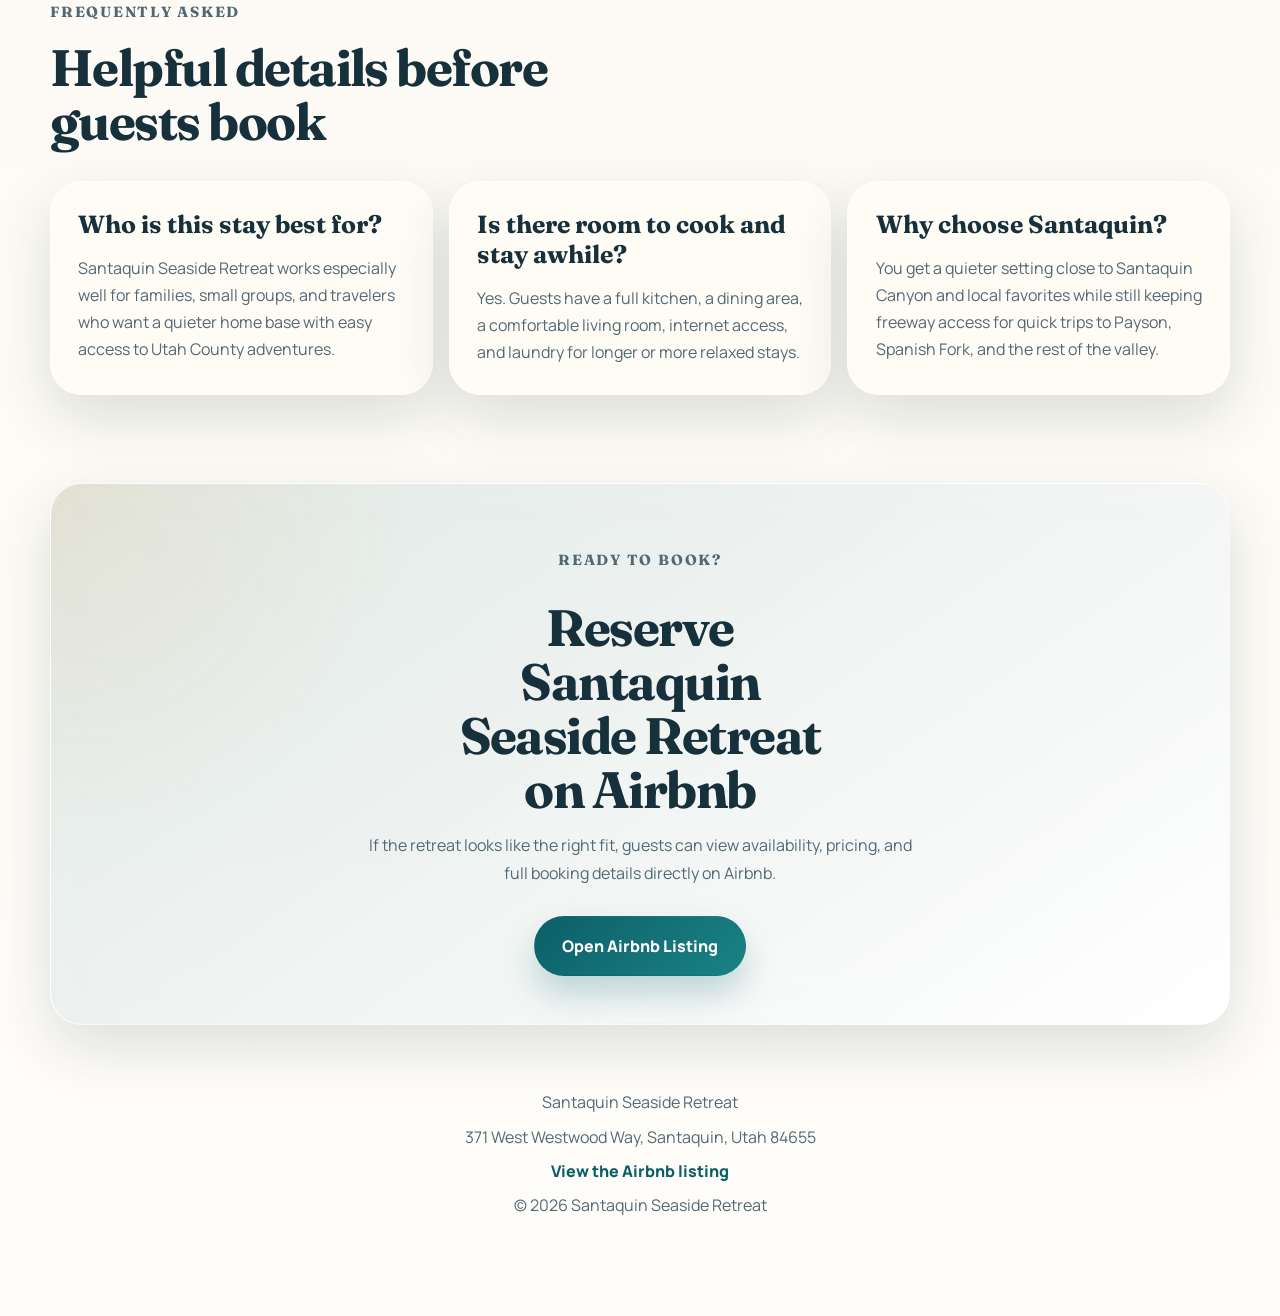
==== commit 23be378a: "Change the header of a webpage (69d2f5b734e32c3acf276739)" ====
--- a/index.html
+++ b/index.html
@@ -117,9 +117,9 @@
     <div class="site-shell">
       <header class="topbar">
         <a class="brand" href="#top" aria-label="Santaquin Seaside Retreat home">
-          <span class="brand-mark">SSR</span>
+          <span class="brand-mark">&#127754;</span>
           <span class="brand-text">
-            <strong>Santaquin Seaside Retreat</strong>
+            <strong>Seaside Retreat</strong>
             <small>Santaquin, Utah</small>
           </span>
         </a>
@@ -129,6 +129,7 @@
           <a href="#gallery">Photos</a>
           <a href="#nearby">Nearby</a>
           <a href="#location">Location</a>
+          <a href="#faq">FAQ</a>
           <a class="nav-cta" href="https://www.airbnb.com/rooms/1642124847246772751" target="_blank" rel="noreferrer">Book on Airbnb</a>
         </nav>
       </header>
@@ -442,7 +443,7 @@
           </div>
         </section>
 
-        <section class="section faq-section">
+        <section class="section faq-section" id="faq">
           <div class="section-heading reveal">
             <p class="eyebrow">Frequently asked</p>
             <h2>Helpful details before guests book</h2>
--- a/styles.css
+++ b/styles.css
@@ -85,9 +85,9 @@
   border-radius: 50%;
   background: linear-gradient(135deg, var(--sea), #1f8a8c);
   color: #fff;
-  font-size: 0.8rem;
+  font-size: 1.4rem;
   font-weight: 800;
-  letter-spacing: 0.1em;
+  letter-spacing: 0;
 }
 
 .brand-text {
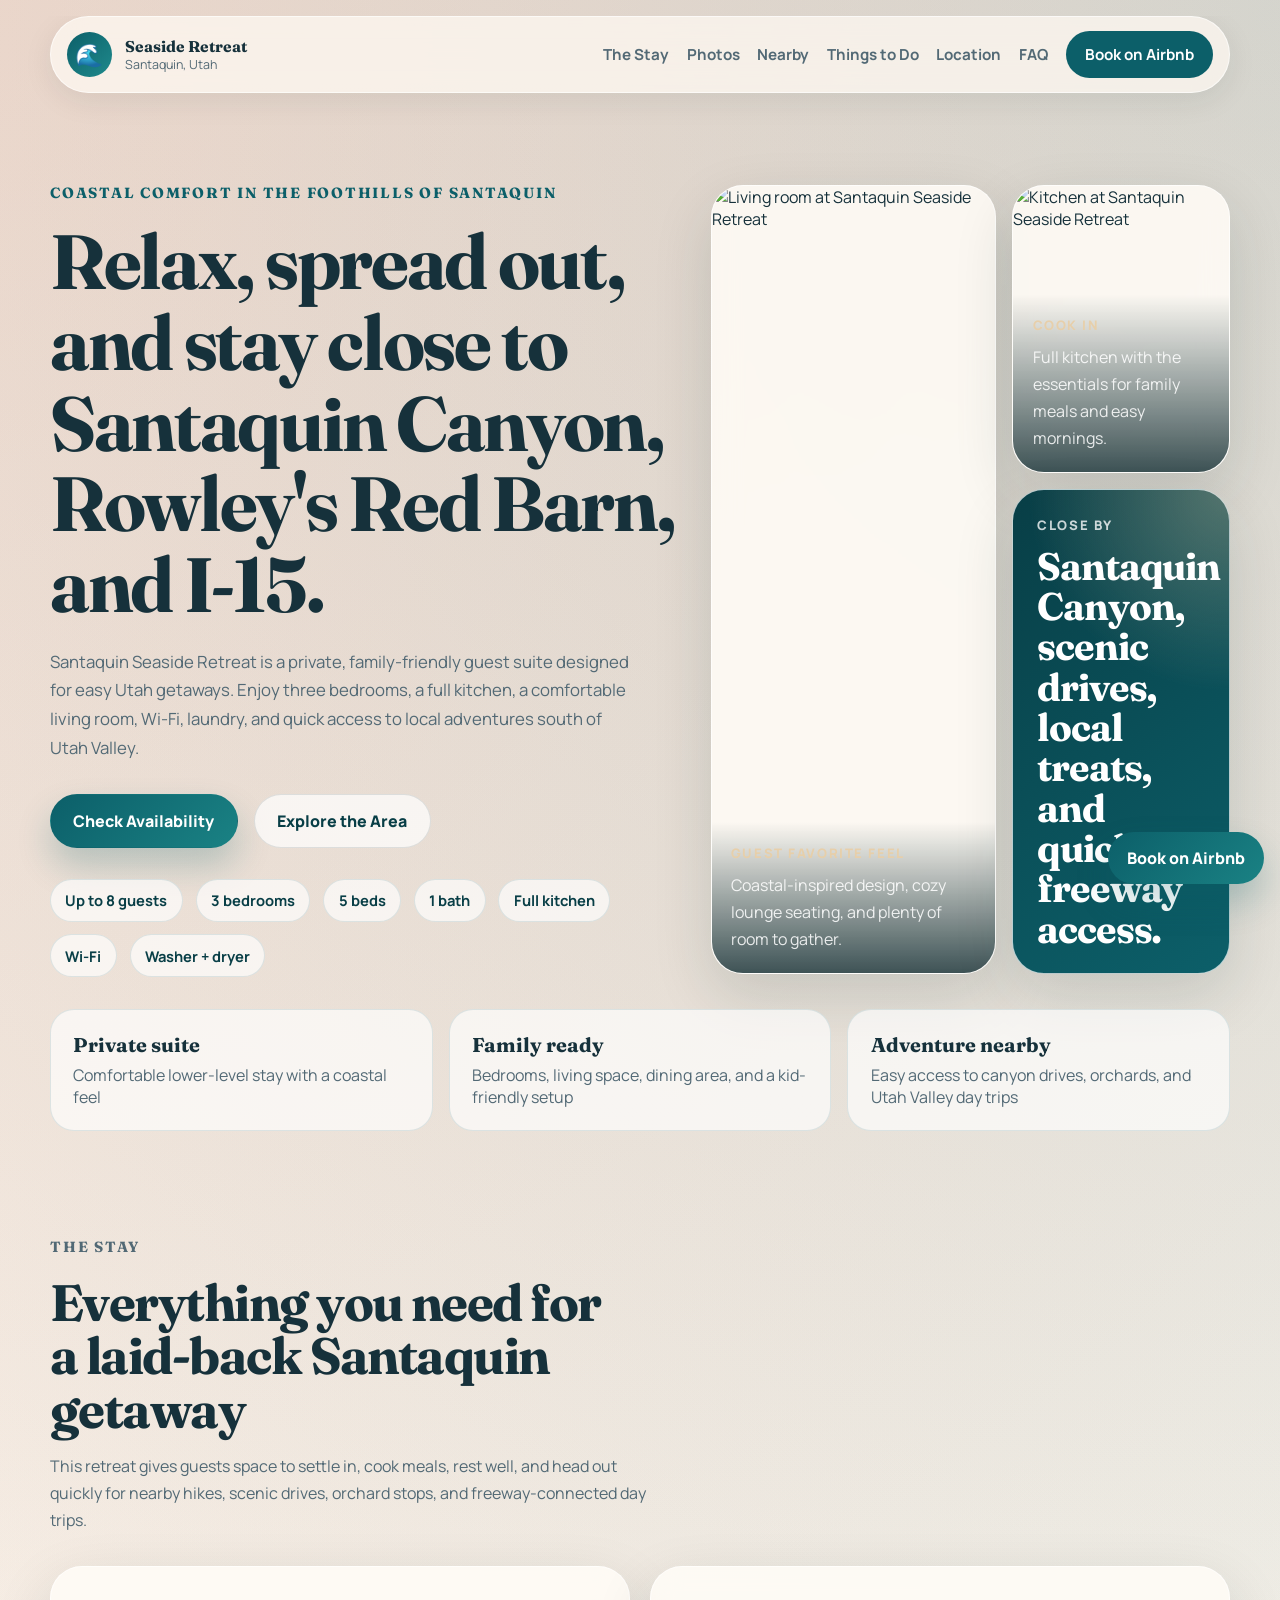
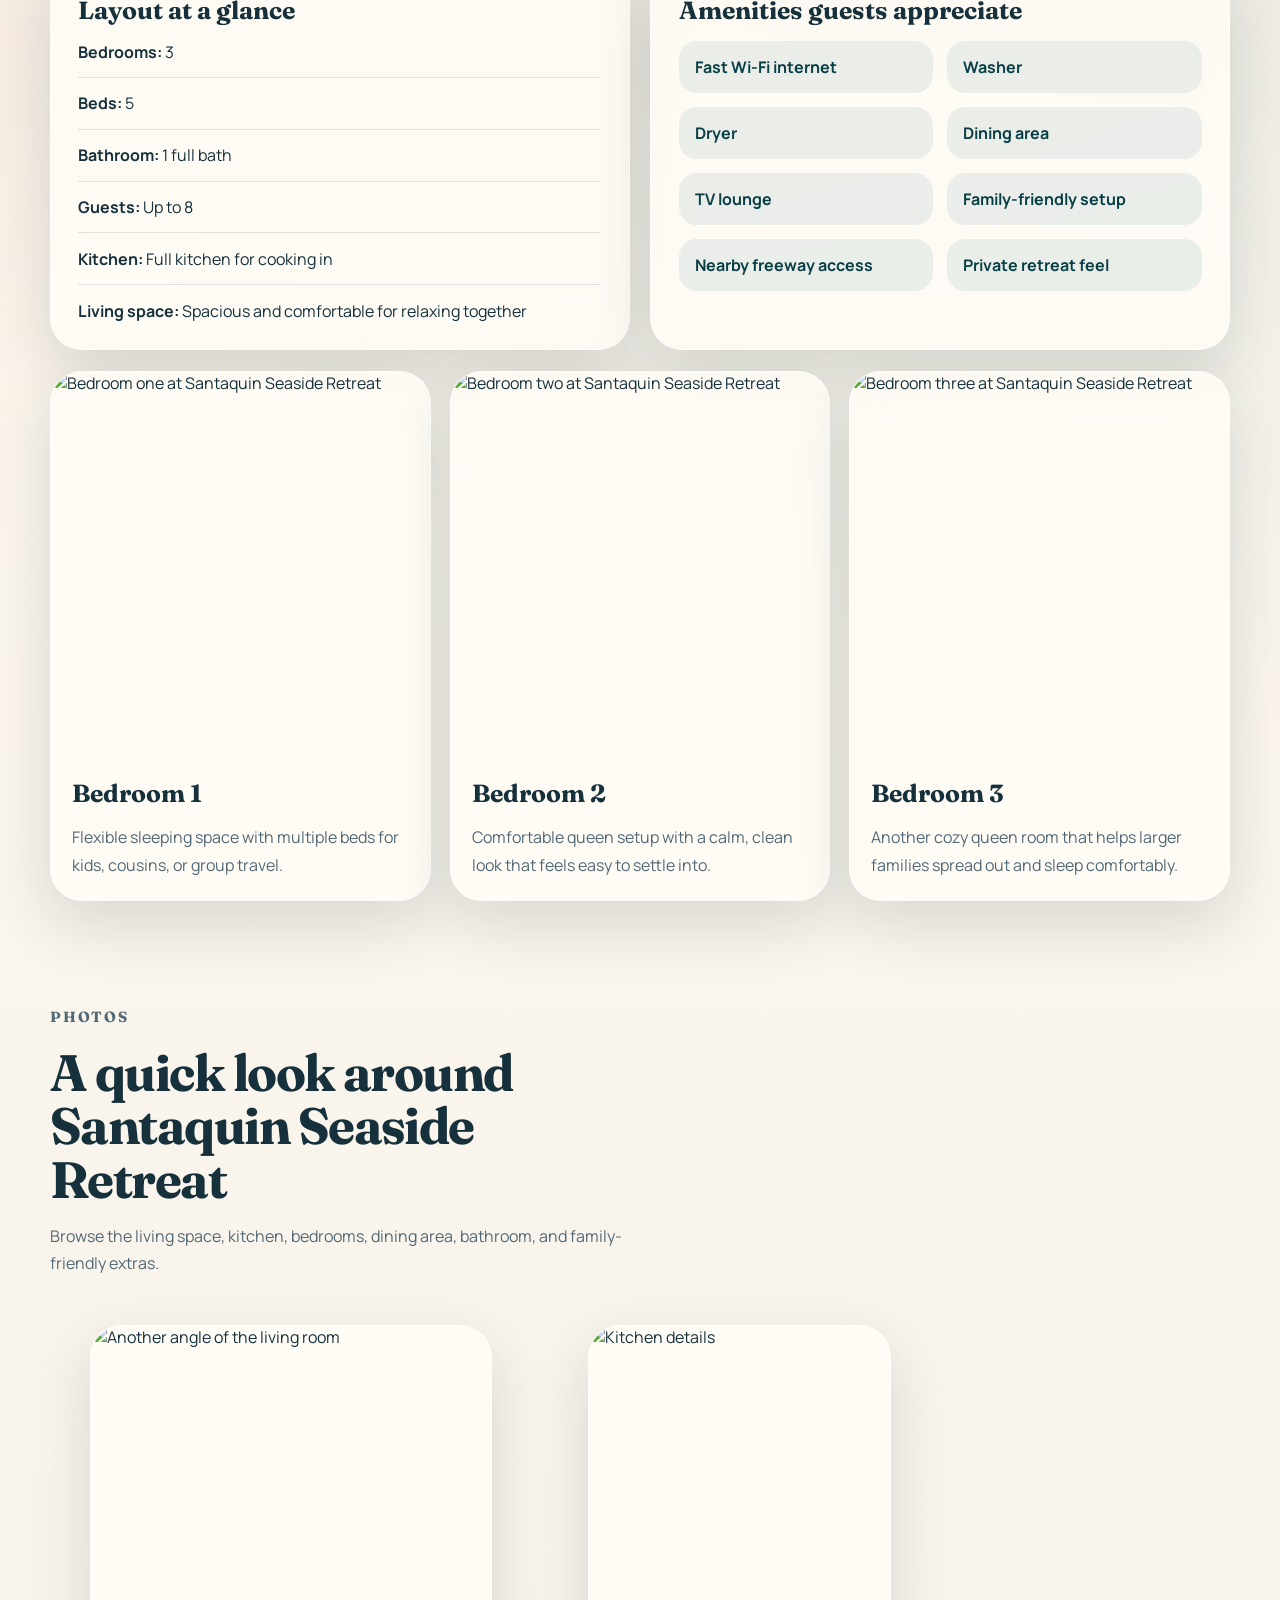
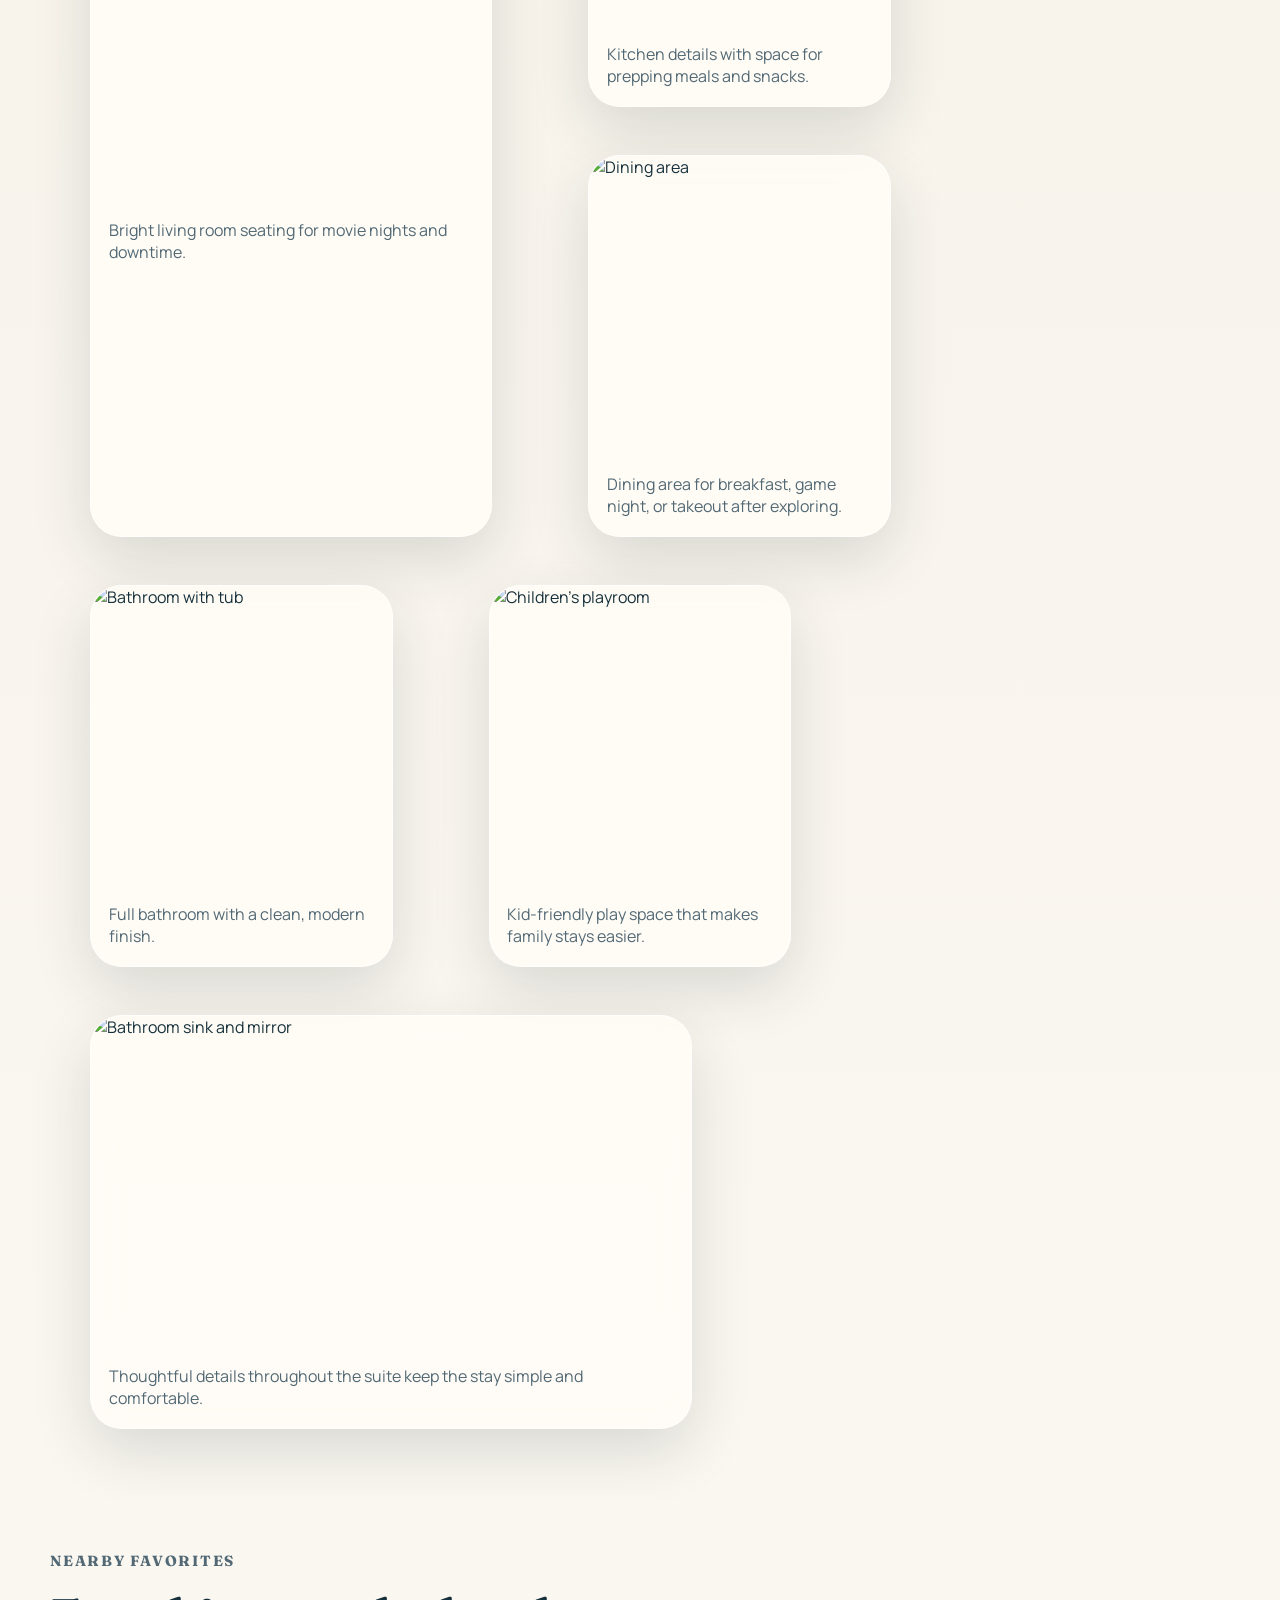
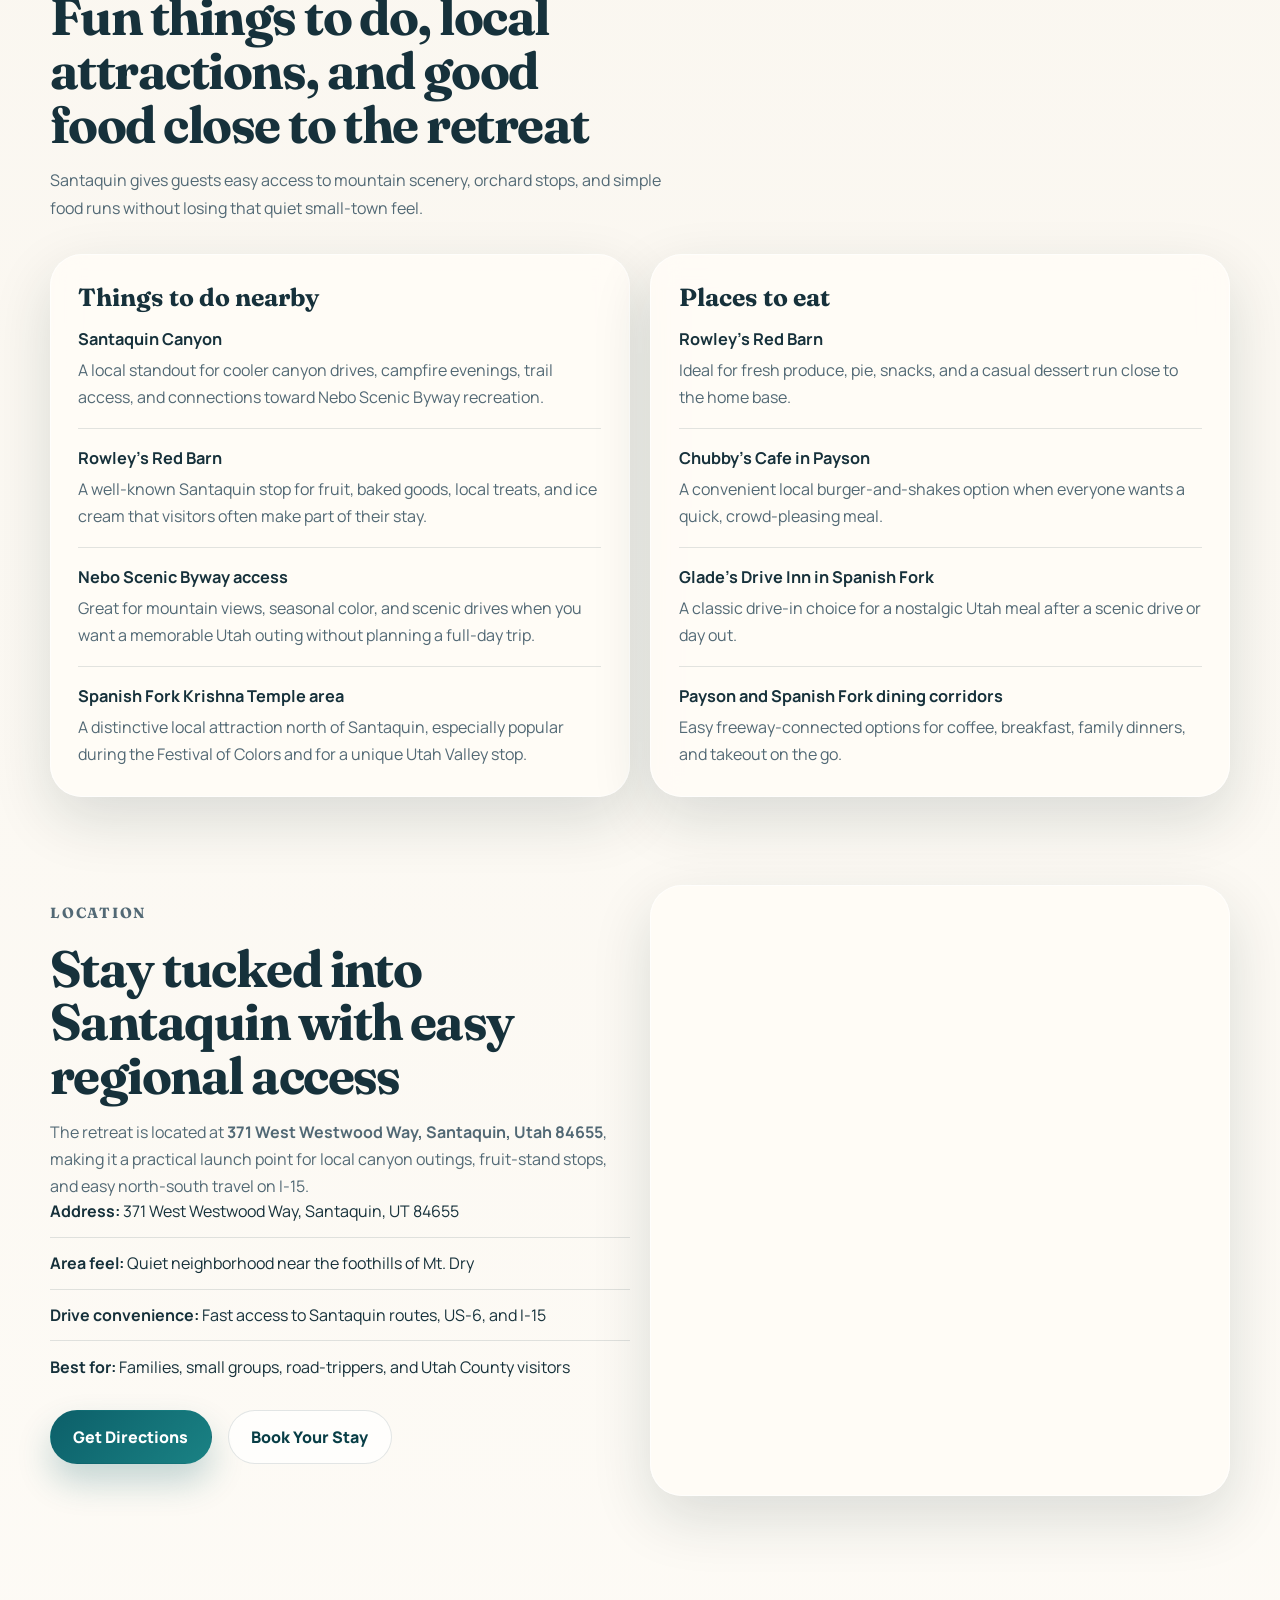
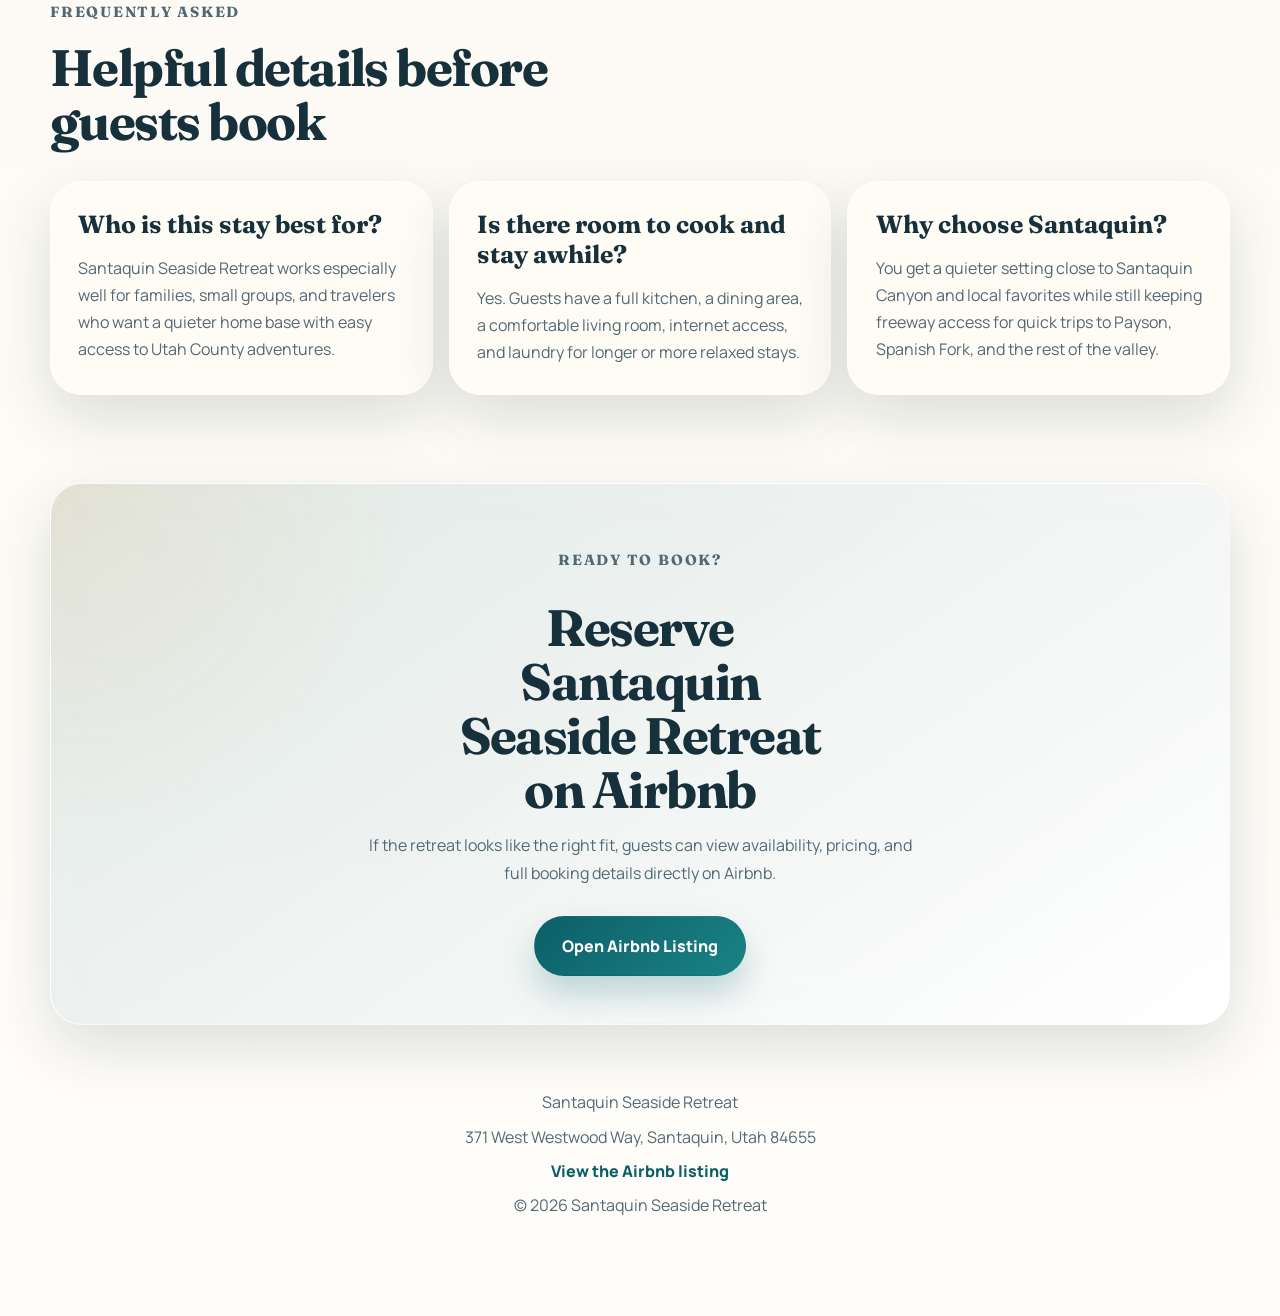
==== commit 4781e033: "Add 'Things to Do' link to navigation" ====
--- a/index.html
+++ b/index.html
@@ -128,6 +128,7 @@
           <a href="#stay">The Stay</a>
           <a href="#gallery">Photos</a>
           <a href="#nearby">Nearby</a>
+          <a href="things-to-do.html">Things to Do</a>
           <a href="#location">Location</a>
           <a href="#faq">FAQ</a>
           <a class="nav-cta" href="https://www.airbnb.com/rooms/1642124847246772751" target="_blank" rel="noreferrer">Book on Airbnb</a>
--- a/styles.css
+++ b/styles.css
@@ -710,3 +710,90 @@
     text-align: center;
   }
 }
+.activity-grid {
+  display: grid;
+  grid-template-columns: repeat(3, minmax(0, 1fr));
+  gap: 1.2rem;
+}
+
+.activity-card {
+  padding: 1.5rem;
+  border-radius: var(--radius-xl);
+  border: 1px solid rgba(255, 255, 255, 0.7);
+  background: var(--surface);
+  backdrop-filter: blur(14px);
+  box-shadow: var(--shadow);
+}
+
+.activity-card h3 {
+  margin-bottom: 0.7rem;
+}
+
+.activity-card p {
+  color: var(--muted);
+}
+
+.activity-meta {
+  display: grid;
+  gap: 0.6rem;
+  margin-top: 1rem;
+}
+
+.activity-meta span {
+  display: block;
+  padding: 0.85rem 1rem;
+  border-radius: var(--radius-md);
+  background: rgba(12, 95, 105, 0.08);
+  color: var(--sea-deep);
+  font-weight: 700;
+  font-size: 0.95rem;
+}
+
+.activity-links {
+  display: flex;
+  flex-wrap: wrap;
+  gap: 0.8rem;
+  margin-top: 1.2rem;
+}
+
+.category-band {
+  width: min(calc(100% - 2rem), var(--max-width));
+  margin: 2rem auto 0;
+  display: grid;
+  grid-template-columns: repeat(4, minmax(0, 1fr));
+  gap: 1rem;
+}
+
+.category-band div {
+  padding: 1.2rem 1.25rem;
+  border: 1px solid rgba(12, 95, 105, 0.12);
+  border-radius: var(--radius-lg);
+  background: rgba(255, 255, 255, 0.66);
+}
+
+.category-band strong {
+  display: block;
+  margin-bottom: 0.45rem;
+  font-family: "Fraunces", serif;
+  font-size: 1.1rem;
+}
+
+.category-band span {
+  color: var(--muted);
+}
+
+.info-note {
+  margin-top: 1.25rem;
+  padding: 1rem 1.1rem;
+  border-left: 4px solid var(--sea);
+  border-radius: 0 var(--radius-md) var(--radius-md) 0;
+  background: rgba(12, 95, 105, 0.08);
+  color: var(--sea-deep);
+}
+
+@media (max-width: 1080px) {
+  .activity-grid,
+  .category-band {
+    grid-template-columns: 1fr;
+  }
+}
